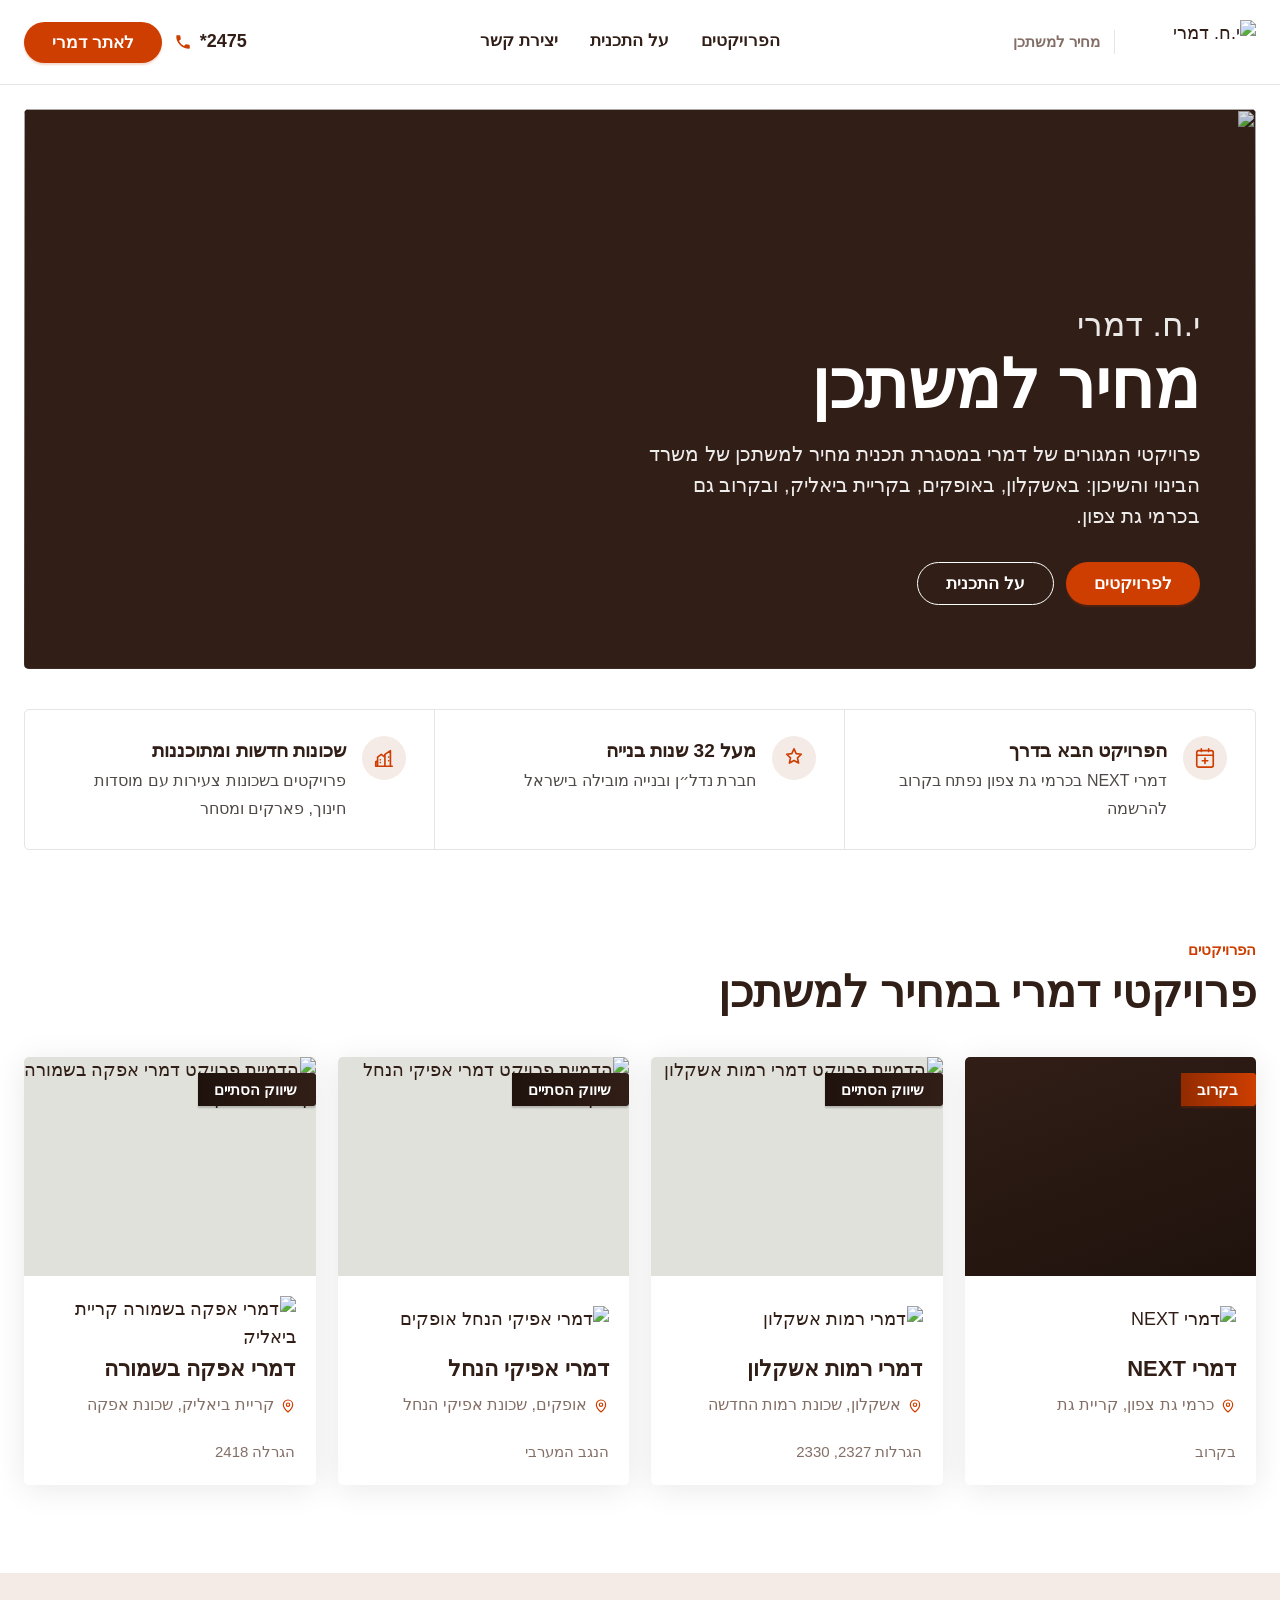
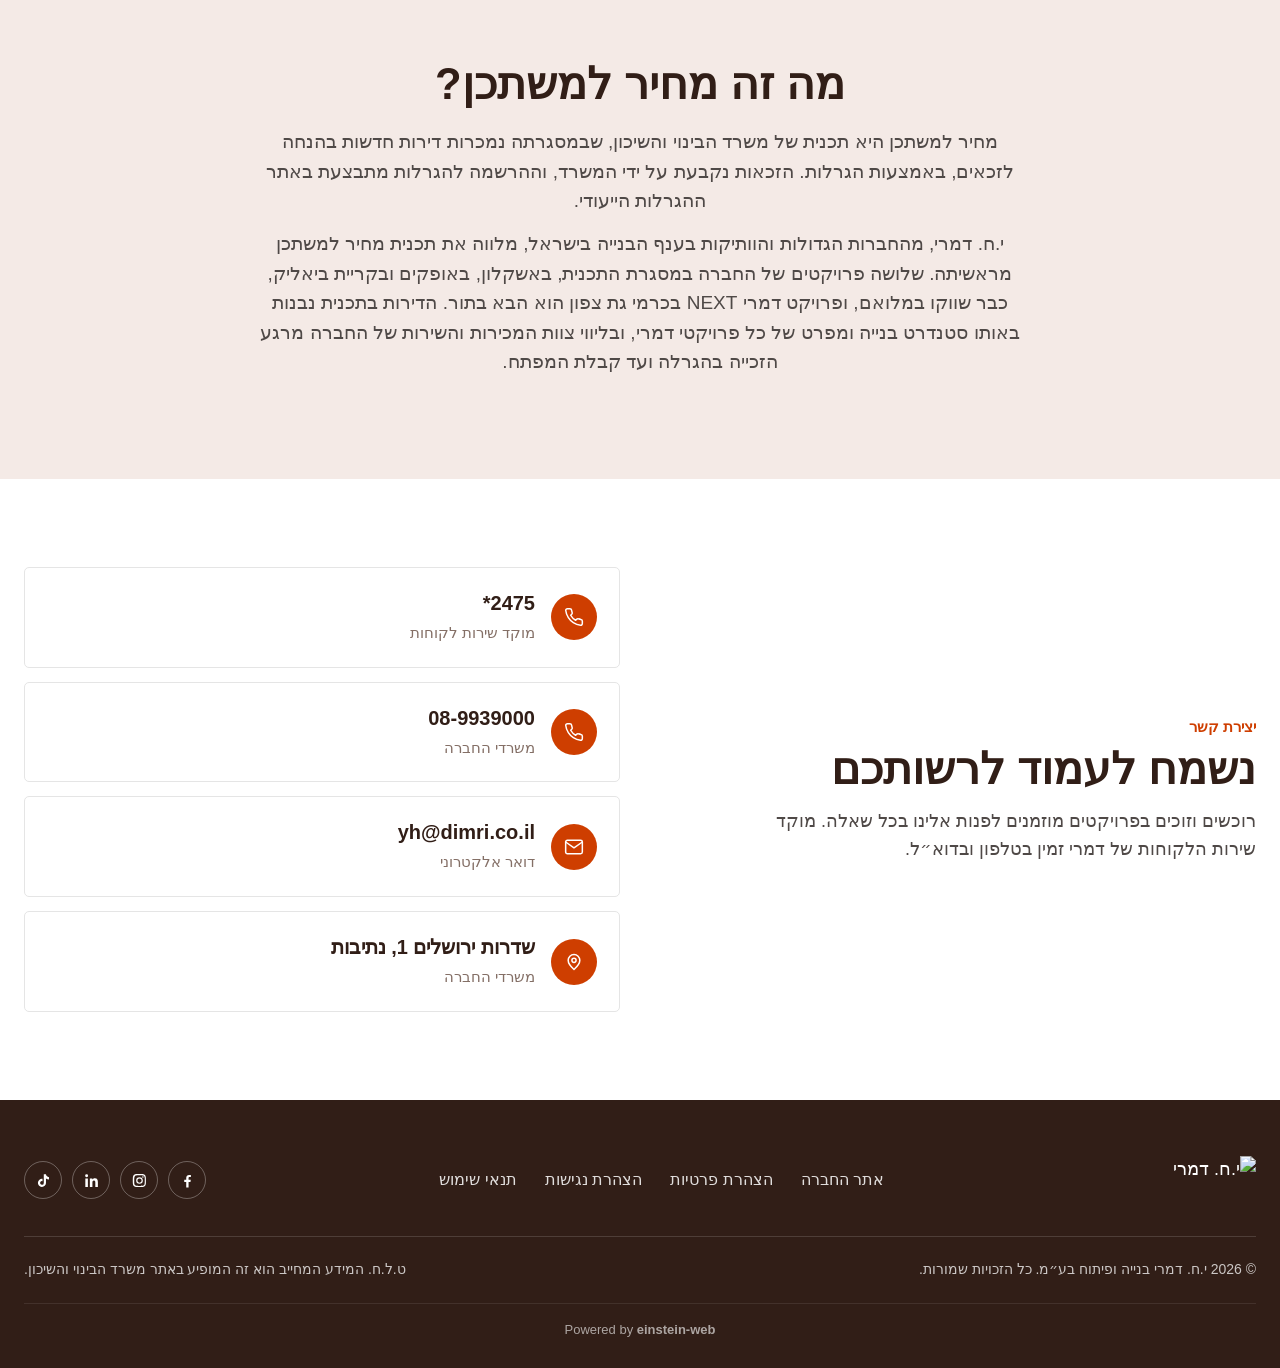
==== wwwroot/index.html @ 9a8300f3 "About: remove the section label Co-Authored-By: Claude Fable 5.1 <noreply@anthropic.com>" ====
<!DOCTYPE html>
<html lang="he" dir="rtl">
<head>
  <meta charset="UTF-8">
  <meta name="viewport" content="width=device-width, initial-scale=1.0">
  <title>דמרי מחיר למשתכן | י.ח. דמרי</title>
  <meta name="description" content="פרויקטי י.ח. דמרי במסגרת תכנית מחיר למשתכן: דמרי רמות אשקלון, דמרי אפיקי הנחל אופקים ודמרי אפקה בשמורה קריית ביאליק.">
  <link rel="icon" type="image/svg+xml" href="/assets/img/dimri-logo-dark.svg">
  <link rel="preload" href="/assets/fonts/ploni-regular.woff" as="font" type="font/woff" crossorigin>
  <link rel="preload" href="/assets/fonts/ploni-bold.woff" as="font" type="font/woff" crossorigin>
  <style>
    @font-face { font-family: "Ploni"; src: url("/assets/fonts/ploni-light.woff") format("woff"); font-weight: 300; font-style: normal; font-display: swap; }
    @font-face { font-family: "Ploni"; src: url("/assets/fonts/ploni-regular.woff") format("woff"); font-weight: 400; font-style: normal; font-display: swap; }
    @font-face { font-family: "Ploni"; src: url("/assets/fonts/ploni-demibold.woff") format("woff"); font-weight: 600; font-style: normal; font-display: swap; }
    @font-face { font-family: "Ploni"; src: url("/assets/fonts/ploni-bold.woff") format("woff"); font-weight: 700; font-style: normal; font-display: swap; }

    :root {
      --brown: #311E17;
      --brown-soft: #4F4947;
      --brown-muted: #846F66;
      --orange: #CE3E00;
      --orange-dark: #912B00;
      --peach: #F4EAE6;
      --peach-line: #D9B8AB;
      --sand: #E0E1DB;
      --line: #E5E5E5;
      --white: #FFFFFF;
      --shadow: 0 4px 32px rgba(0, 0, 0, 0.09);
      --radius-sm: 5px;
      --radius-pill: 50px;
      --wrap: 1280px;
    }

    * { margin: 0; padding: 0; box-sizing: border-box; }
    html { scroll-behavior: smooth; }
    body {
      font-family: "Ploni", Arial, sans-serif;
      font-size: 18px;
      line-height: 1.55;
      color: var(--brown);
      background: var(--white);
      -webkit-font-smoothing: antialiased;
      -moz-osx-font-smoothing: grayscale;
    }
    a { color: inherit; text-decoration: none; }
    img { display: block; max-width: 100%; }
    .wrap { width: 100%; max-width: var(--wrap); margin: 0 auto; padding: 0 24px; }

    .btn {
      display: inline-flex; align-items: center; justify-content: center; gap: 10px;
      padding: 12px 28px; border-radius: var(--radius-pill);
      font-weight: 600; font-size: 17px; line-height: 1;
      transition: background-color .25s, color .25s, box-shadow .25s, transform .25s;
      white-space: nowrap;
    }
    .btn-orange { background: var(--orange); color: var(--white); box-shadow: 0 2px 2px rgba(206, 62, 0, 0.2); }
    .btn-orange:hover { background: var(--orange-dark); transform: translateY(-1px); }
    .btn-outline { border: 1px solid var(--white); color: var(--white); }
    .btn-outline:hover { background: var(--white); color: var(--brown); }
    .btn-ghost { border: 1px solid var(--brown); color: var(--brown); }
    .btn-ghost:hover { background: var(--brown); color: var(--white); }

    /* Header */
    header {
      position: sticky; top: 0; z-index: 50;
      background: rgba(255, 255, 255, 0.96); backdrop-filter: blur(8px);
      border-bottom: 1px solid var(--line);
    }
    .nav { display: flex; align-items: center; justify-content: space-between; gap: 24px; height: 84px; }
    .brand img { height: 44px; width: auto; }
    .brand-tag { display: flex; align-items: center; gap: 14px; }
    .brand-tag span { font-size: 15px; font-weight: 600; color: var(--brown-muted); border-inline-start: 1px solid var(--line); padding-inline-start: 14px; }
    .nav-links { display: flex; align-items: center; gap: 32px; font-size: 17px; font-weight: 600; }
    .nav-links a { padding: 6px 0; border-bottom: 2px solid transparent; transition: border-color .2s, color .2s; }
    .nav-links a:hover { border-bottom-color: var(--orange); }
    .nav-actions { display: flex; align-items: center; gap: 12px; }
    .nav-phone { display: inline-flex; align-items: center; gap: 8px; font-weight: 700; font-size: 18px; color: var(--brown); direction: ltr; }
    .nav-phone svg { width: 18px; height: 18px; fill: var(--orange); }
    .menu-btn { display: none; width: 42px; height: 42px; border-radius: 50%; border: 1px solid var(--line); background: var(--white); cursor: pointer; align-items: center; justify-content: center; }
    .menu-btn span { display: block; width: 18px; height: 2px; background: var(--brown); position: relative; }
    .menu-btn span::before, .menu-btn span::after { content: ''; position: absolute; left: 0; width: 18px; height: 2px; background: var(--brown); }
    .menu-btn span::before { top: -6px; } .menu-btn span::after { top: 6px; }

    /* Hero */
    .hero { padding: 24px 0 0; }
    .hero-inner {
      position: relative; overflow: hidden; border-radius: var(--radius-sm);
      min-height: 560px; display: flex; align-items: flex-end;
      background: var(--brown);
    }
    .hero-inner img.bg { position: absolute; inset: 0; width: 100%; height: 100%; object-fit: cover; object-position: center; }
    .hero-inner::after {
      content: ''; position: absolute; inset: 0;
      background: linear-gradient(0deg, rgba(49, 30, 23, 0.92) 0%, rgba(49, 30, 23, 0.55) 45%, rgba(49, 30, 23, 0.15) 100%);
    }
    .hero-content { position: relative; z-index: 1; padding: 64px 56px; max-width: 760px; color: var(--white); }
    .hero h1 { font-size: clamp(40px, 5.2vw, 68px); line-height: 1.05; font-weight: 700; margin-bottom: 18px; }
    .hero h1 small { display: block; font-size: .5em; font-weight: 300; margin-bottom: 8px; opacity: .9; }
    .hero p { font-size: 20px; font-weight: 300; max-width: 560px; margin-bottom: 30px; color: rgba(255, 255, 255, 0.92); }
    .hero-actions { display: flex; gap: 12px; flex-wrap: wrap; }

    /* Highlights strip */
    .strip { padding: 40px 0 0; }
    .strip-grid { display: grid; grid-template-columns: repeat(3, 1fr); gap: 0; border: 1px solid var(--line); border-radius: var(--radius-sm); overflow: hidden; }
    .strip-item { padding: 26px 28px; display: flex; gap: 16px; align-items: flex-start; }
    .strip-item + .strip-item { border-inline-start: 1px solid var(--line); }
    .strip-item .ic { width: 44px; height: 44px; flex: 0 0 44px; border-radius: 50%; background: var(--peach); display: grid; place-items: center; }
    .strip-item .ic svg { width: 22px; height: 22px; fill: none; stroke: var(--orange); stroke-width: 1.8; stroke-linecap: round; stroke-linejoin: round; }
    .strip-item b { display: block; font-size: 19px; font-weight: 700; margin-bottom: 2px; }
    .strip-item span { font-size: 16px; color: var(--brown-soft); font-weight: 300; }

    /* Sections */
    section { padding: 88px 0; }
    .section-head { display: flex; align-items: flex-end; justify-content: space-between; gap: 24px; margin-bottom: 40px; }
    .section-head .label { font-size: 15px; font-weight: 600; color: var(--orange); margin-bottom: 8px; }
    .section-head h2 { font-size: clamp(30px, 3.4vw, 44px); line-height: 1.1; font-weight: 700; }
    .section-head p { font-size: 18px; font-weight: 300; color: var(--brown-soft); max-width: 460px; }

    /* Project cards */
    .projects { display: grid; grid-template-columns: repeat(4, 1fr); gap: 22px; }
    .card {
      background: var(--white); border-radius: var(--radius-sm); overflow: hidden;
      box-shadow: var(--shadow); display: flex; flex-direction: column;
      transition: transform .3s, box-shadow .3s;
    }
    .card:hover { transform: translateY(-4px); box-shadow: 0 10px 40px rgba(0, 0, 0, 0.13); }
    .card-media { position: relative; aspect-ratio: 4 / 3; overflow: hidden; background: var(--sand); }
    .card-media img { width: 100%; height: 100%; object-fit: cover; transition: transform .6s; }
    .card:hover .card-media img { transform: scale(1.06); }
    .status {
      position: absolute; top: 16px; inset-inline-start: 0;
      background: linear-gradient(270deg, var(--orange), var(--orange-dark));
      color: var(--white); font-weight: 700; font-size: 15px; line-height: 1;
      padding: 9px 18px 9px 16px; border-radius: 0 3px 3px 0;
      box-shadow: 0 2px 2px rgba(206, 62, 0, 0.2);
    }
    .card-media.soon { background: linear-gradient(160deg, var(--brown) 0%, #1f120d 100%); display: grid; place-items: center; }
    .card-media.soon img { width: 46%; height: auto; opacity: .9; transition: none; }
    .card:hover .card-media.soon img { transform: none; }
    .status.done { background: linear-gradient(270deg, var(--brown), #1f120d); box-shadow: 0 2px 2px rgba(0, 0, 0, 0.2); }
    .card-body { padding: 20px 20px 22px; display: flex; flex-direction: column; gap: 12px; flex: 1; }
    .card-logo { height: 48px; display: flex; align-items: center; }
    .card-logo img { max-height: 48px; width: auto; }
    .card h3 { font-size: 22px; font-weight: 700; line-height: 1.15; }
    .card .city { display: inline-flex; align-items: center; gap: 6px; font-size: 16px; color: var(--brown-muted); font-weight: 400; }
    .card .city svg { width: 16px; height: 16px; fill: none; stroke: var(--orange); stroke-width: 1.8; stroke-linecap: round; stroke-linejoin: round; }
    .card p { font-size: 16px; font-weight: 300; color: var(--brown-soft); }
    .card-foot { margin-top: auto; padding-top: 10px; display: flex; align-items: center; justify-content: space-between; gap: 12px; font-size: 15px; color: var(--brown-muted); }

    /* About program */
    .about { background: var(--peach); }
    .about-grid { max-width: 820px; margin: 0 auto; text-align: center; }
    .about .section-head .label { justify-content: center; }
    .about h2 { font-size: clamp(30px, 3.4vw, 44px); line-height: 1.1; font-weight: 700; margin-bottom: 18px; }
    .about p { font-size: 19px; font-weight: 300; color: var(--brown-soft); margin-bottom: 14px; }

    /* Contact */
    .contact-grid { display: grid; grid-template-columns: 1fr 1fr; gap: 40px; align-items: center; }
    .contact h2 { font-size: clamp(30px, 3.4vw, 44px); line-height: 1.1; font-weight: 700; margin-bottom: 14px; }
    .contact p { font-size: 18px; font-weight: 300; color: var(--brown-soft); max-width: 520px; }
    .contact-cards { display: grid; gap: 14px; }
    .contact-card { display: flex; align-items: center; gap: 16px; padding: 20px 22px; border: 1px solid var(--line); border-radius: var(--radius-sm); transition: border-color .2s, box-shadow .2s; }
    .contact-card:hover { border-color: var(--peach-line); box-shadow: var(--shadow); }
    .contact-card .ic { width: 46px; height: 46px; border-radius: 50%; background: var(--orange); display: grid; place-items: center; flex: 0 0 46px; }
    .contact-card .ic svg { width: 20px; height: 20px; fill: none; stroke: var(--white); stroke-width: 1.8; stroke-linecap: round; stroke-linejoin: round; }
    .contact-card b { display: block; font-size: 20px; font-weight: 700; direction: ltr; text-align: right; unicode-bidi: isolate; }
    .contact-card span { font-size: 15px; color: var(--brown-muted); }

    /* Footer */
    footer { background: var(--brown); color: var(--white); padding: 56px 0 28px; }
    .foot-top { display: flex; align-items: center; justify-content: space-between; gap: 24px; flex-wrap: wrap; padding-bottom: 32px; border-bottom: 1px solid rgba(255, 255, 255, 0.14); }
    .foot-top img { height: 48px; width: auto; }
    .foot-links { display: flex; gap: 28px; flex-wrap: wrap; font-size: 16px; }
    .foot-links a { opacity: .85; transition: opacity .2s; } .foot-links a:hover { opacity: 1; text-decoration: underline; }
    .social { display: flex; gap: 10px; }
    .social a { width: 38px; height: 38px; border-radius: 50%; border: 1px solid rgba(255, 255, 255, 0.3); display: grid; place-items: center; transition: background .2s, border-color .2s; }
    .social a:hover { background: var(--orange); border-color: var(--orange); }
    .social svg { width: 17px; height: 17px; fill: var(--white); }
    .foot-bottom { display: flex; justify-content: space-between; gap: 16px; flex-wrap: wrap; padding-top: 22px; font-size: 14px; font-weight: 300; opacity: .75; }
    .foot-credit { margin-top: 22px; padding-top: 16px; border-top: 1px solid rgba(255, 255, 255, 0.14); text-align: center; font-size: 13px; font-weight: 300; opacity: .6; }
    .foot-credit a { font-weight: 600; opacity: 1; } .foot-credit a:hover { text-decoration: underline; }

    /* Responsive */
    @media (max-width: 1199px) {
      .projects { grid-template-columns: repeat(2, 1fr); gap: 24px; }
    }
    @media (max-width: 1024px) {
      .contact-grid { grid-template-columns: 1fr; gap: 36px; }
      .nav-links { display: none; }
      .brand-tag span { display: none; }
    }
    @media (max-width: 767px) {
      body { font-size: 17px; }
      .wrap { padding: 0 16px; }
      .nav { height: 68px; }
      .brand img { height: 36px; }
      .nav-phone { display: none; }
      .nav .btn { padding: 10px 18px; font-size: 15px; }
      .hero { padding-top: 16px; }
      .hero-inner { min-height: 520px; }
      .hero-content { padding: 32px 22px; }
      .hero p { font-size: 18px; }
      .strip-grid { grid-template-columns: 1fr; }
      .strip-item + .strip-item { border-inline-start: 0; border-top: 1px solid var(--line); }
      section { padding: 60px 0; }
      .section-head { flex-direction: column; align-items: flex-start; margin-bottom: 28px; }
      .projects { grid-template-columns: 1fr; gap: 20px; }
      .foot-top { flex-direction: column; align-items: flex-start; }
      .foot-bottom { flex-direction: column; }
    }
  </style>
</head>
<body>

  <header>
    <div class="wrap nav">
      <a class="brand brand-tag" href="/" aria-label="דמרי מחיר למשתכן">
        <img src="/assets/img/dimri-logo-dark.svg" alt="י.ח. דמרי" width="173" height="60">
        <span>מחיר למשתכן</span>
      </a>
      <nav class="nav-links" aria-label="ניווט ראשי">
        <a href="#projects">הפרויקטים</a>
        <a href="#about">על התכנית</a>
        <a href="#contact">יצירת קשר</a>
      </nav>
      <div class="nav-actions">
        <a class="nav-phone" href="tel:*2475" aria-label="חייגו 2475 כוכבית">
          <svg viewBox="0 0 24 24"><path d="M6.6 10.8a15.1 15.1 0 0 0 6.6 6.6l2.2-2.2a1 1 0 0 1 1-.25c1.1.37 2.3.57 3.6.57a1 1 0 0 1 1 1V20a1 1 0 0 1-1 1A17 17 0 0 1 3 4a1 1 0 0 1 1-1h3.5a1 1 0 0 1 1 1c0 1.25.2 2.45.57 3.57a1 1 0 0 1-.25 1L6.6 10.8z"/></svg>
          *2475
        </a>
        <a class="btn btn-orange" href="https://www.dimri.co.il/" target="_blank" rel="noopener">לאתר דמרי</a>
      </div>
    </div>
  </header>

  <main>
    <section class="hero" style="padding-bottom:0">
      <div class="wrap">
        <div class="hero-inner">
          <img class="bg" src="/assets/img/hero.webp" alt="" fetchpriority="high">
          <div class="hero-content">
            <h1><small>י.ח. דמרי</small>מחיר למשתכן</h1>
            <p>פרויקטי המגורים של דמרי במסגרת תכנית מחיר למשתכן של משרד הבינוי והשיכון: באשקלון, באופקים, בקריית ביאליק, ובקרוב גם בכרמי גת צפון.</p>
            <div class="hero-actions">
              <a class="btn btn-orange" href="#projects">לפרויקטים</a>
              <a class="btn btn-outline" href="#about">על התכנית</a>
            </div>
          </div>
        </div>
      </div>
    </section>

    <div class="strip">
      <div class="wrap">
        <div class="strip-grid">
          <div class="strip-item">
            <div class="ic"><svg viewBox="0 0 24 24"><path d="M8 2v3M16 2v3M3 9h18M5 4h14a2 2 0 0 1 2 2v14a2 2 0 0 1-2 2H5a2 2 0 0 1-2-2V6a2 2 0 0 1 2-2zM12 12v6M9 15h6"/></svg></div>
            <div><b>הפרויקט הבא בדרך</b><span>דמרי NEXT בכרמי גת צפון נפתח בקרוב להרשמה</span></div>
          </div>
          <div class="strip-item">
            <div class="ic"><svg viewBox="0 0 24 24"><path d="M12 2l2.4 5.3 5.6.6-4.2 3.9 1.2 5.7L12 14.7 7 17.5l1.2-5.7L4 7.9l5.6-.6z"/></svg></div>
            <div><b>מעל 32 שנות בנייה</b><span>חברת נדל״ן ובנייה מובילה בישראל</span></div>
          </div>
          <div class="strip-item">
            <div class="ic"><svg viewBox="0 0 24 24"><path d="M3 21h18M5 21V11l4-3 4 3v10M13 21V8l6-4v17M17 11h.01M17 15h.01M8 14h.01M8 17h.01M3 21v-5l2-1"/></svg></div>
            <div><b>שכונות חדשות ומתוכננות</b><span>פרויקטים בשכונות צעירות עם מוסדות חינוך, פארקים ומסחר</span></div>
          </div>
        </div>
      </div>
    </div>

    <section id="projects">
      <div class="wrap">
        <div class="section-head">
          <div>
            <div class="label">הפרויקטים</div>
            <h2>פרויקטי דמרי במחיר למשתכן</h2>
          </div>
        </div>

        <div class="projects">
          <article class="card">
            <div class="card-media soon">
              <img src="/assets/img/dimri-logo-white.svg" alt="" loading="lazy">
              <span class="status">בקרוב</span>
            </div>
            <div class="card-body">
              <div class="card-logo"><img src="/assets/img/dimri-logo-dark.svg" alt="דמרי NEXT" loading="lazy"></div>
              <h3>דמרי NEXT</h3>
              <span class="city"><svg viewBox="0 0 24 24"><path d="M12 21s-7-6.1-7-11a7 7 0 0 1 14 0c0 4.9-7 11-7 11z"/><circle cx="12" cy="10" r="2.5"/></svg> כרמי גת צפון, קריית גת</span>
              <div class="card-foot"><span>בקרוב</span></div>
            </div>
          </article>

          <article class="card">
            <div class="card-media">
              <img src="/assets/img/even-ezra.webp" alt="הדמיית פרויקט דמרי רמות אשקלון" loading="lazy">
              <span class="status done">שיווק הסתיים</span>
            </div>
            <div class="card-body">
              <div class="card-logo"><img src="/assets/img/even-ezra-logo.webp" alt="דמרי רמות אשקלון" loading="lazy"></div>
              <h3>דמרי רמות אשקלון</h3>
              <span class="city"><svg viewBox="0 0 24 24"><path d="M12 21s-7-6.1-7-11a7 7 0 0 1 14 0c0 4.9-7 11-7 11z"/><circle cx="12" cy="10" r="2.5"/></svg> אשקלון, שכונת רמות החדשה</span>
              <div class="card-foot"><span>הגרלות 2327, 2330</span></div>
            </div>
          </article>

          <article class="card">
            <div class="card-media">
              <img src="/assets/img/ofakim.webp" alt="הדמיית פרויקט דמרי אפיקי הנחל אופקים" loading="lazy">
              <span class="status done">שיווק הסתיים</span>
            </div>
            <div class="card-body">
              <div class="card-logo"><img src="/assets/img/ofakim-logo.webp" alt="דמרי אפיקי הנחל אופקים" loading="lazy"></div>
              <h3>דמרי אפיקי הנחל</h3>
              <span class="city"><svg viewBox="0 0 24 24"><path d="M12 21s-7-6.1-7-11a7 7 0 0 1 14 0c0 4.9-7 11-7 11z"/><circle cx="12" cy="10" r="2.5"/></svg> אופקים, שכונת אפיקי הנחל</span>
              <div class="card-foot"><span>הנגב המערבי</span></div>
            </div>
          </article>

          <article class="card">
            <div class="card-media">
              <img src="/assets/img/afeka.webp" alt="הדמיית פרויקט דמרי אפקה בשמורה קריית ביאליק" loading="lazy">
              <span class="status done">שיווק הסתיים</span>
            </div>
            <div class="card-body">
              <div class="card-logo"><img src="/assets/img/afeka-logo.webp" alt="דמרי אפקה בשמורה קריית ביאליק" loading="lazy"></div>
              <h3>דמרי אפקה בשמורה</h3>
              <span class="city"><svg viewBox="0 0 24 24"><path d="M12 21s-7-6.1-7-11a7 7 0 0 1 14 0c0 4.9-7 11-7 11z"/><circle cx="12" cy="10" r="2.5"/></svg> קריית ביאליק, שכונת אפקה</span>
              <div class="card-foot"><span>הגרלה 2418</span></div>
            </div>
          </article>
        </div>
      </div>
    </section>

    <section id="about" class="about">
      <div class="wrap about-grid">
        <div>
          <div class="section-head" style="margin-bottom:0;display:block">
            <h2>מה זה מחיר למשתכן?</h2>
          </div>
          <p>מחיר למשתכן היא תכנית של משרד הבינוי והשיכון, שבמסגרתה נמכרות דירות חדשות בהנחה לזכאים, באמצעות הגרלות. הזכאות נקבעת על ידי המשרד, וההרשמה להגרלות מתבצעת באתר ההגרלות הייעודי.</p>
          <p>י.ח. דמרי, מהחברות הגדולות והוותיקות בענף הבנייה בישראל, מלווה את תכנית מחיר למשתכן מראשיתה. שלושה פרויקטים של החברה במסגרת התכנית, באשקלון, באופקים ובקריית ביאליק, כבר שווקו במלואם, ופרויקט דמרי NEXT בכרמי גת צפון הוא הבא בתור. הדירות בתכנית נבנות באותו סטנדרט בנייה ומפרט של כל פרויקטי דמרי, ובליווי צוות המכירות והשירות של החברה מרגע הזכייה בהגרלה ועד קבלת המפתח.</p>
        </div>
      </div>
    </section>

    <section id="contact" class="contact">
      <div class="wrap contact-grid">
        <div>
          <div class="section-head" style="margin-bottom:0;display:block">
            <div class="label">יצירת קשר</div>
            <h2>נשמח לעמוד לרשותכם</h2>
          </div>
          <p>רוכשים וזוכים בפרויקטים מוזמנים לפנות אלינו בכל שאלה. מוקד שירות הלקוחות של דמרי זמין בטלפון ובדוא״ל.</p>
        </div>
        <div class="contact-cards">
          <a class="contact-card" href="tel:*2475">
            <div class="ic"><svg viewBox="0 0 24 24"><path d="M22 16.9v3a2 2 0 0 1-2.2 2 19.8 19.8 0 0 1-8.6-3.1 19.5 19.5 0 0 1-6-6A19.8 19.8 0 0 1 2.1 4.2 2 2 0 0 1 4.1 2h3a2 2 0 0 1 2 1.7c.1.9.4 1.9.7 2.8a2 2 0 0 1-.5 2.1L8 9.9a16 16 0 0 0 6 6l1.3-1.3a2 2 0 0 1 2.1-.4c.9.3 1.9.6 2.8.7a2 2 0 0 1 1.8 2z"/></svg></div>
            <div><b>*2475</b><span>מוקד שירות לקוחות</span></div>
          </a>
          <a class="contact-card" href="tel:089939000">
            <div class="ic"><svg viewBox="0 0 24 24"><path d="M22 16.9v3a2 2 0 0 1-2.2 2 19.8 19.8 0 0 1-8.6-3.1 19.5 19.5 0 0 1-6-6A19.8 19.8 0 0 1 2.1 4.2 2 2 0 0 1 4.1 2h3a2 2 0 0 1 2 1.7c.1.9.4 1.9.7 2.8a2 2 0 0 1-.5 2.1L8 9.9a16 16 0 0 0 6 6l1.3-1.3a2 2 0 0 1 2.1-.4c.9.3 1.9.6 2.8.7a2 2 0 0 1 1.8 2z"/></svg></div>
            <div><b>08-9939000</b><span>משרדי החברה</span></div>
          </a>
          <a class="contact-card" href="mailto:yh@dimri.co.il">
            <div class="ic"><svg viewBox="0 0 24 24"><path d="M4 4h16a2 2 0 0 1 2 2v12a2 2 0 0 1-2 2H4a2 2 0 0 1-2-2V6a2 2 0 0 1 2-2z"/><path d="M22 6l-10 7L2 6"/></svg></div>
            <div><b>yh@dimri.co.il</b><span>דואר אלקטרוני</span></div>
          </a>
          <div class="contact-card">
            <div class="ic"><svg viewBox="0 0 24 24"><path d="M12 21s-7-6.1-7-11a7 7 0 0 1 14 0c0 4.9-7 11-7 11z"/><circle cx="12" cy="10" r="2.5"/></svg></div>
            <div><b style="direction:rtl">שדרות ירושלים 1, נתיבות</b><span>משרדי החברה</span></div>
          </div>
        </div>
      </div>
    </section>
  </main>

  <footer>
    <div class="wrap">
      <div class="foot-top">
        <a href="https://www.dimri.co.il/" target="_blank" rel="noopener"><img src="/assets/img/dimri-logo-white.svg" alt="י.ח. דמרי" width="173" height="60"></a>
        <nav class="foot-links" aria-label="קישורים">
          <a href="https://www.dimri.co.il/" target="_blank" rel="noopener">אתר החברה</a>
          <a href="https://www.dimri.co.il/privacy-policy-statement" target="_blank" rel="noopener">הצהרת פרטיות</a>
          <a href="https://www.dimri.co.il/website-accessibility" target="_blank" rel="noopener">הצהרת נגישות</a>
          <a href="https://www.dimri.co.il/terms-of-use" target="_blank" rel="noopener">תנאי שימוש</a>
        </nav>
        <div class="social">
          <a href="https://www.facebook.com/share/1HWkxQ4md7/" target="_blank" rel="noopener" aria-label="פייסבוק"><svg viewBox="0 0 24 24"><path d="M13.5 22v-8h2.7l.4-3.2h-3.1V8.8c0-.9.3-1.6 1.6-1.6h1.7V4.4c-.3 0-1.3-.1-2.5-.1-2.5 0-4.1 1.5-4.1 4.2v2.3H7.4V14h2.8v8h3.3z"/></svg></a>
          <a href="https://www.instagram.com/y.h.dimri" target="_blank" rel="noopener" aria-label="אינסטגרם"><svg viewBox="0 0 24 24"><path d="M12 7.3a4.7 4.7 0 1 0 0 9.4 4.7 4.7 0 0 0 0-9.4zm0 7.7a3 3 0 1 1 0-6 3 3 0 0 1 0 6zm5.9-7.9a1.1 1.1 0 1 1-2.2 0 1.1 1.1 0 0 1 2.2 0zM21 8.2c-.1-1.5-.4-2.8-1.5-3.9S17.1 2.9 15.6 2.8c-1.5-.1-6.1-.1-7.6 0-1.5.1-2.8.4-3.9 1.5S2.7 6.7 2.6 8.2c-.1 1.5-.1 6.1 0 7.6.1 1.5.4 2.8 1.5 3.9s2.4 1.4 3.9 1.5c1.5.1 6.1.1 7.6 0 1.5-.1 2.8-.4 3.9-1.5s1.4-2.4 1.5-3.9c.1-1.5.1-6.1 0-7.6zm-2 9.3a3 3 0 0 1-1.7 1.7c-1.2.5-4 .4-5.3.4s-4.1.1-5.3-.4a3 3 0 0 1-1.7-1.7c-.5-1.2-.4-4-.4-5.3s-.1-4.1.4-5.3A3 3 0 0 1 6.7 5c1.2-.5 4-.4 5.3-.4s4.1-.1 5.3.4A3 3 0 0 1 19 6.7c.5 1.2.4 4 .4 5.3s.1 4.1-.4 5.5z"/></svg></a>
          <a href="https://www.linkedin.com/company/yh-dimri/" target="_blank" rel="noopener" aria-label="לינקדאין"><svg viewBox="0 0 24 24"><path d="M6.9 21H3.3V9h3.6v12zM5.1 7.4a2.1 2.1 0 1 1 0-4.2 2.1 2.1 0 0 1 0 4.2zM21 21h-3.6v-5.8c0-1.4 0-3.2-1.9-3.2s-2.2 1.5-2.2 3.1V21H9.7V9h3.5v1.6h.1c.5-.9 1.7-1.9 3.4-1.9 3.7 0 4.3 2.4 4.3 5.6V21z"/></svg></a>
          <a href="https://www.tiktok.com/@y.h.dimri" target="_blank" rel="noopener" aria-label="טיקטוק"><svg viewBox="0 0 24 24"><path d="M16.6 5.8A4.3 4.3 0 0 1 15.5 3h-3.1v12.4a2.6 2.6 0 1 1-1.8-2.5V9.7a5.7 5.7 0 1 0 4.9 5.7V9.1a7.3 7.3 0 0 0 4.3 1.4V7.4a4.3 4.3 0 0 1-3.2-1.6z"/></svg></a>
        </div>
      </div>
      <div class="foot-bottom">
        <span>&copy; 2026 י.ח. דמרי בנייה ופיתוח בע״מ. כל הזכויות שמורות.</span>
        <span>ט.ל.ח. המידע המחייב הוא זה המופיע באתר משרד הבינוי והשיכון.</span>
      </div>
      <div class="foot-credit"><span dir="ltr">Powered by <a href="https://einstein-web.co.il" target="_blank" rel="noopener">einstein-web</a></span></div>
    </div>
  </footer>

</body>
</html>
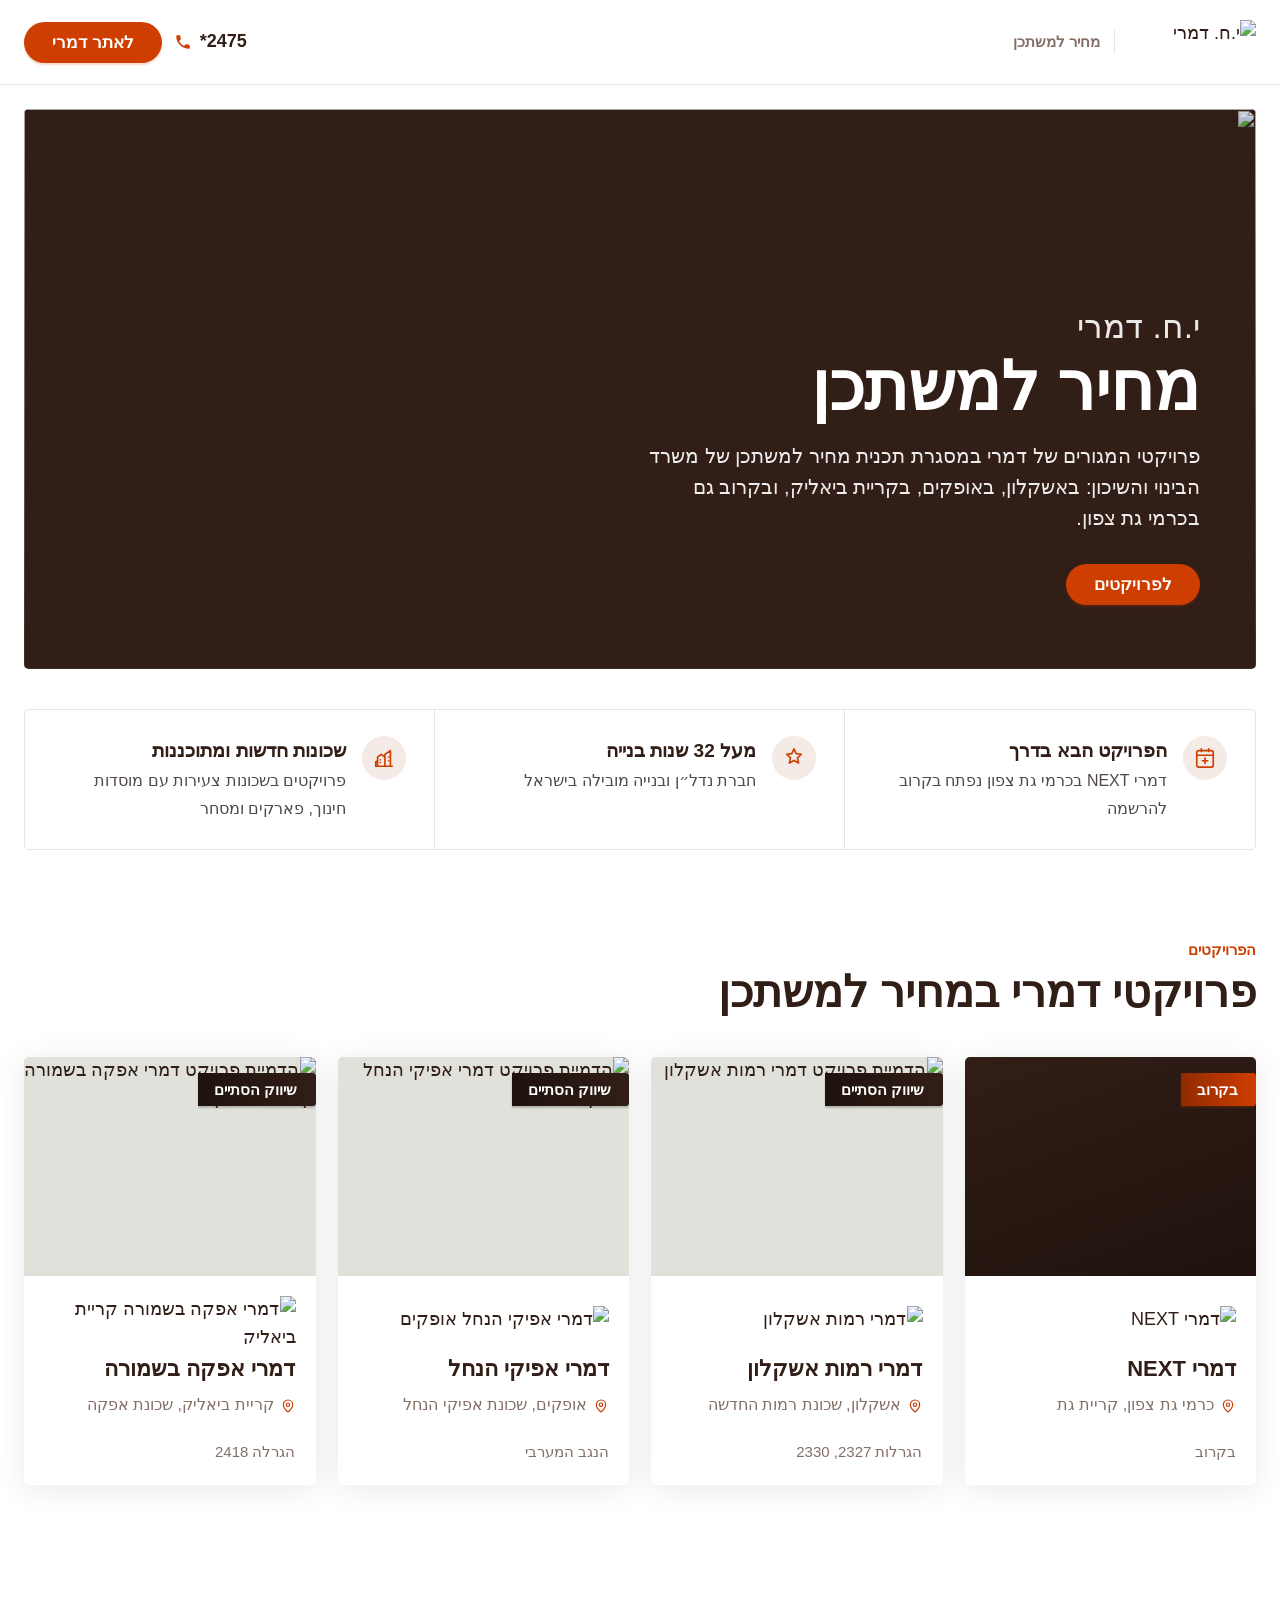
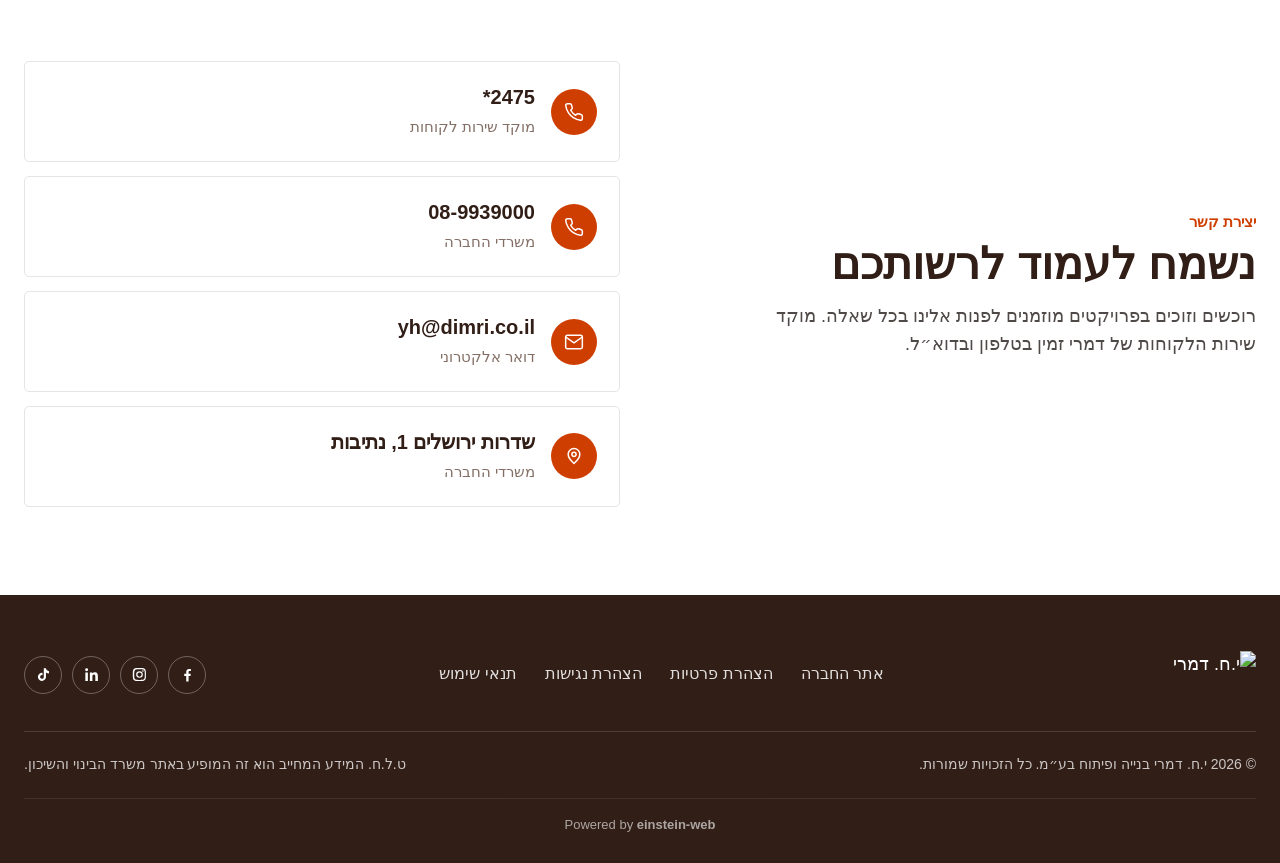
==== commit bcb49e79: "Remove the about section and the header nav Drops the "על התכנית" section, the header nav links, the" ====
--- a/wwwroot/index.html
+++ b/wwwroot/index.html
@@ -70,16 +70,9 @@
     .brand img { height: 44px; width: auto; }
     .brand-tag { display: flex; align-items: center; gap: 14px; }
     .brand-tag span { font-size: 15px; font-weight: 600; color: var(--brown-muted); border-inline-start: 1px solid var(--line); padding-inline-start: 14px; }
-    .nav-links { display: flex; align-items: center; gap: 32px; font-size: 17px; font-weight: 600; }
-    .nav-links a { padding: 6px 0; border-bottom: 2px solid transparent; transition: border-color .2s, color .2s; }
-    .nav-links a:hover { border-bottom-color: var(--orange); }
     .nav-actions { display: flex; align-items: center; gap: 12px; }
     .nav-phone { display: inline-flex; align-items: center; gap: 8px; font-weight: 700; font-size: 18px; color: var(--brown); direction: ltr; }
     .nav-phone svg { width: 18px; height: 18px; fill: var(--orange); }
-    .menu-btn { display: none; width: 42px; height: 42px; border-radius: 50%; border: 1px solid var(--line); background: var(--white); cursor: pointer; align-items: center; justify-content: center; }
-    .menu-btn span { display: block; width: 18px; height: 2px; background: var(--brown); position: relative; }
-    .menu-btn span::before, .menu-btn span::after { content: ''; position: absolute; left: 0; width: 18px; height: 2px; background: var(--brown); }
-    .menu-btn span::before { top: -6px; } .menu-btn span::after { top: 6px; }
 
     /* Hero */
     .hero { padding: 24px 0 0; }
@@ -148,11 +141,6 @@
     .card-foot { margin-top: auto; padding-top: 10px; display: flex; align-items: center; justify-content: space-between; gap: 12px; font-size: 15px; color: var(--brown-muted); }
 
     /* About program */
-    .about { background: var(--peach); }
-    .about-grid { max-width: 820px; margin: 0 auto; text-align: center; }
-    .about .section-head .label { justify-content: center; }
-    .about h2 { font-size: clamp(30px, 3.4vw, 44px); line-height: 1.1; font-weight: 700; margin-bottom: 18px; }
-    .about p { font-size: 19px; font-weight: 300; color: var(--brown-soft); margin-bottom: 14px; }
 
     /* Contact */
     .contact-grid { display: grid; grid-template-columns: 1fr 1fr; gap: 40px; align-items: center; }
@@ -186,7 +174,6 @@
     }
     @media (max-width: 1024px) {
       .contact-grid { grid-template-columns: 1fr; gap: 36px; }
-      .nav-links { display: none; }
       .brand-tag span { display: none; }
     }
     @media (max-width: 767px) {
@@ -218,11 +205,6 @@
         <img src="/assets/img/dimri-logo-dark.svg" alt="י.ח. דמרי" width="173" height="60">
         <span>מחיר למשתכן</span>
       </a>
-      <nav class="nav-links" aria-label="ניווט ראשי">
-        <a href="#projects">הפרויקטים</a>
-        <a href="#about">על התכנית</a>
-        <a href="#contact">יצירת קשר</a>
-      </nav>
       <div class="nav-actions">
         <a class="nav-phone" href="tel:*2475" aria-label="חייגו 2475 כוכבית">
           <svg viewBox="0 0 24 24"><path d="M6.6 10.8a15.1 15.1 0 0 0 6.6 6.6l2.2-2.2a1 1 0 0 1 1-.25c1.1.37 2.3.57 3.6.57a1 1 0 0 1 1 1V20a1 1 0 0 1-1 1A17 17 0 0 1 3 4a1 1 0 0 1 1-1h3.5a1 1 0 0 1 1 1c0 1.25.2 2.45.57 3.57a1 1 0 0 1-.25 1L6.6 10.8z"/></svg>
@@ -243,7 +225,6 @@
             <p>פרויקטי המגורים של דמרי במסגרת תכנית מחיר למשתכן של משרד הבינוי והשיכון: באשקלון, באופקים, בקריית ביאליק, ובקרוב גם בכרמי גת צפון.</p>
             <div class="hero-actions">
               <a class="btn btn-orange" href="#projects">לפרויקטים</a>
-              <a class="btn btn-outline" href="#about">על התכנית</a>
             </div>
           </div>
         </div>
@@ -334,17 +315,6 @@
       </div>
     </section>
 
-    <section id="about" class="about">
-      <div class="wrap about-grid">
-        <div>
-          <div class="section-head" style="margin-bottom:0;display:block">
-            <h2>מה זה מחיר למשתכן?</h2>
-          </div>
-          <p>מחיר למשתכן היא תכנית של משרד הבינוי והשיכון, שבמסגרתה נמכרות דירות חדשות בהנחה לזכאים, באמצעות הגרלות. הזכאות נקבעת על ידי המשרד, וההרשמה להגרלות מתבצעת באתר ההגרלות הייעודי.</p>
-          <p>י.ח. דמרי, מהחברות הגדולות והוותיקות בענף הבנייה בישראל, מלווה את תכנית מחיר למשתכן מראשיתה. שלושה פרויקטים של החברה במסגרת התכנית, באשקלון, באופקים ובקריית ביאליק, כבר שווקו במלואם, ופרויקט דמרי NEXT בכרמי גת צפון הוא הבא בתור. הדירות בתכנית נבנות באותו סטנדרט בנייה ומפרט של כל פרויקטי דמרי, ובליווי צוות המכירות והשירות של החברה מרגע הזכייה בהגרלה ועד קבלת המפתח.</p>
-        </div>
-      </div>
-    </section>
 
     <section id="contact" class="contact">
       <div class="wrap contact-grid">
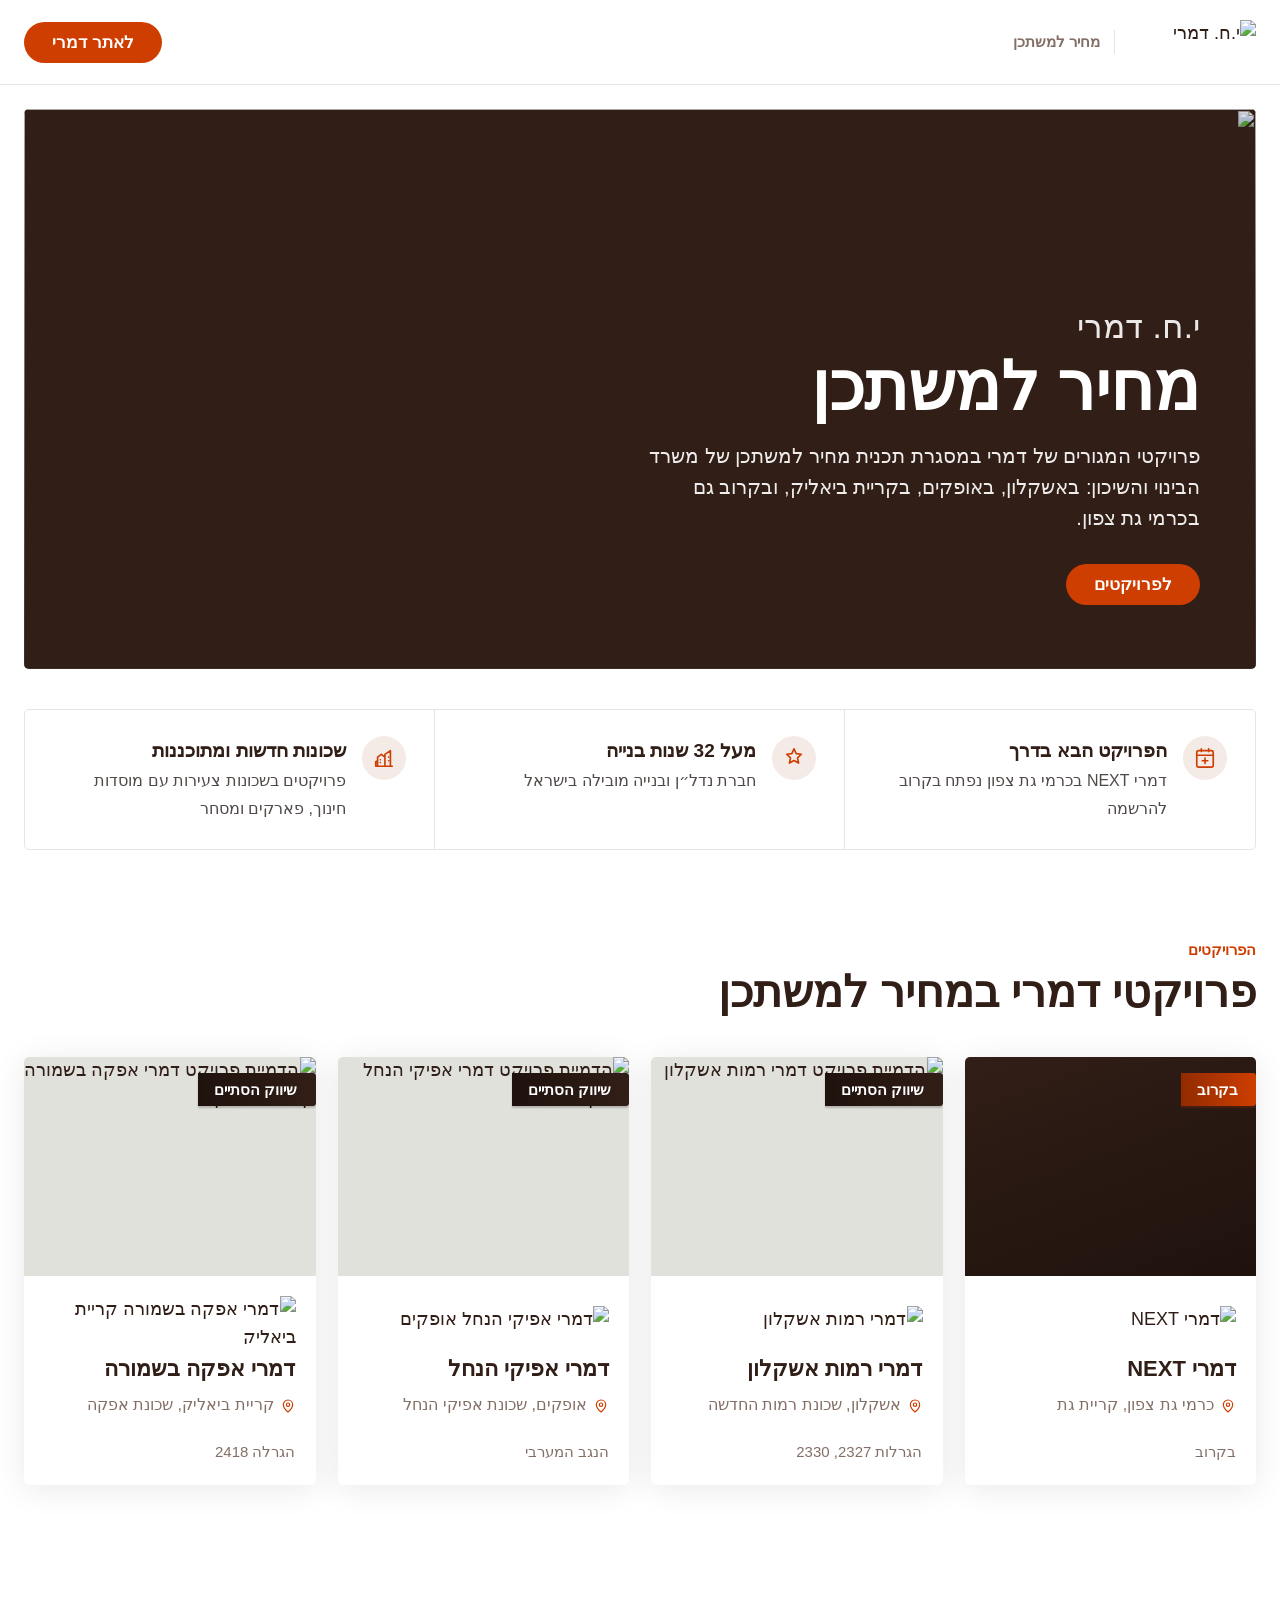
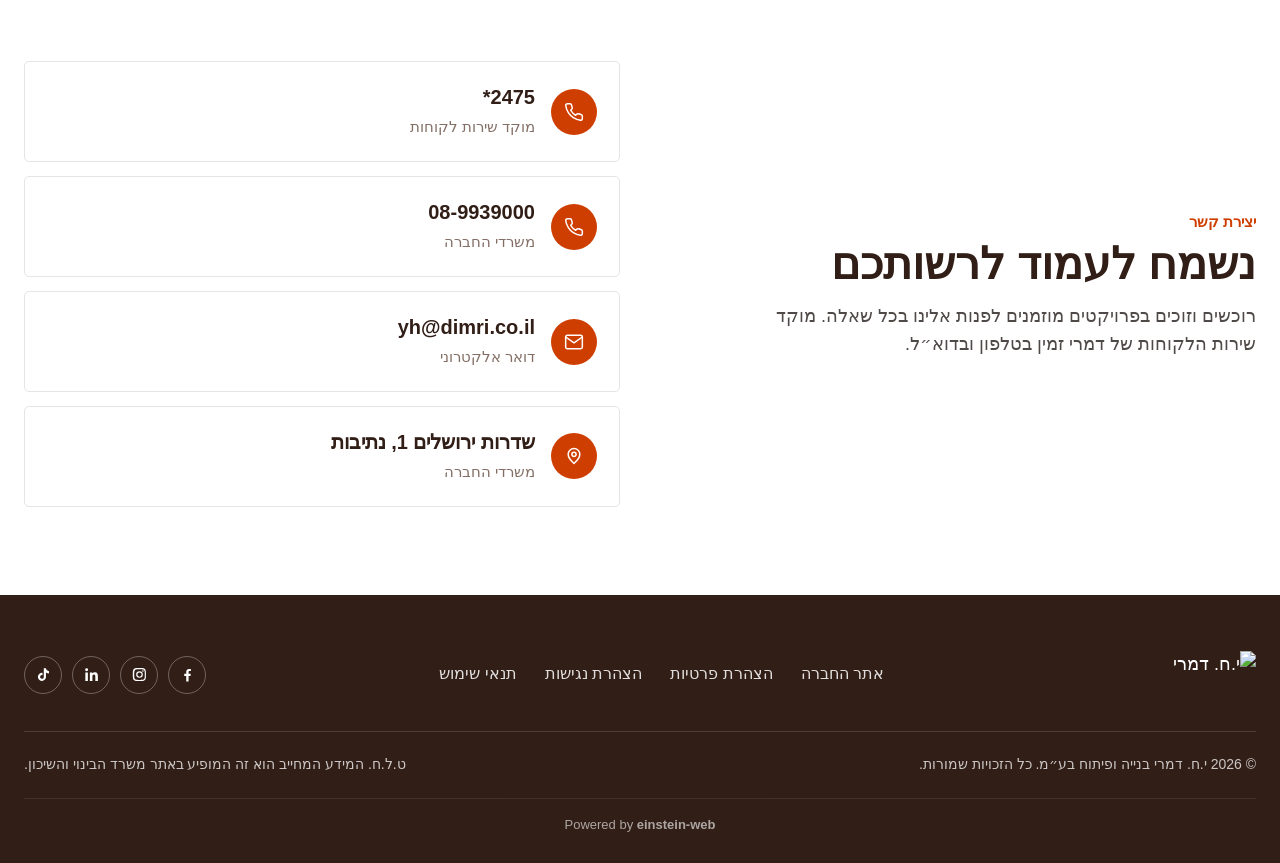
==== commit d1988e7e: "Header: drop the phone link, remove button shadow Co-Authored-By: Claude Fable 5.1 <noreply@anthropi" ====
--- a/wwwroot/index.html
+++ b/wwwroot/index.html
@@ -53,7 +53,7 @@
       transition: background-color .25s, color .25s, box-shadow .25s, transform .25s;
       white-space: nowrap;
     }
-    .btn-orange { background: var(--orange); color: var(--white); box-shadow: 0 2px 2px rgba(206, 62, 0, 0.2); }
+    .btn-orange { background: var(--orange); color: var(--white); }
     .btn-orange:hover { background: var(--orange-dark); transform: translateY(-1px); }
     .btn-outline { border: 1px solid var(--white); color: var(--white); }
     .btn-outline:hover { background: var(--white); color: var(--brown); }
@@ -71,8 +71,6 @@
     .brand-tag { display: flex; align-items: center; gap: 14px; }
     .brand-tag span { font-size: 15px; font-weight: 600; color: var(--brown-muted); border-inline-start: 1px solid var(--line); padding-inline-start: 14px; }
     .nav-actions { display: flex; align-items: center; gap: 12px; }
-    .nav-phone { display: inline-flex; align-items: center; gap: 8px; font-weight: 700; font-size: 18px; color: var(--brown); direction: ltr; }
-    .nav-phone svg { width: 18px; height: 18px; fill: var(--orange); }
 
     /* Hero */
     .hero { padding: 24px 0 0; }
@@ -181,7 +179,6 @@
       .wrap { padding: 0 16px; }
       .nav { height: 68px; }
       .brand img { height: 36px; }
-      .nav-phone { display: none; }
       .nav .btn { padding: 10px 18px; font-size: 15px; }
       .hero { padding-top: 16px; }
       .hero-inner { min-height: 520px; }
@@ -206,10 +203,6 @@
         <span>מחיר למשתכן</span>
       </a>
       <div class="nav-actions">
-        <a class="nav-phone" href="tel:*2475" aria-label="חייגו 2475 כוכבית">
-          <svg viewBox="0 0 24 24"><path d="M6.6 10.8a15.1 15.1 0 0 0 6.6 6.6l2.2-2.2a1 1 0 0 1 1-.25c1.1.37 2.3.57 3.6.57a1 1 0 0 1 1 1V20a1 1 0 0 1-1 1A17 17 0 0 1 3 4a1 1 0 0 1 1-1h3.5a1 1 0 0 1 1 1c0 1.25.2 2.45.57 3.57a1 1 0 0 1-.25 1L6.6 10.8z"/></svg>
-          *2475
-        </a>
         <a class="btn btn-orange" href="https://www.dimri.co.il/" target="_blank" rel="noopener">לאתר דמרי</a>
       </div>
     </div>
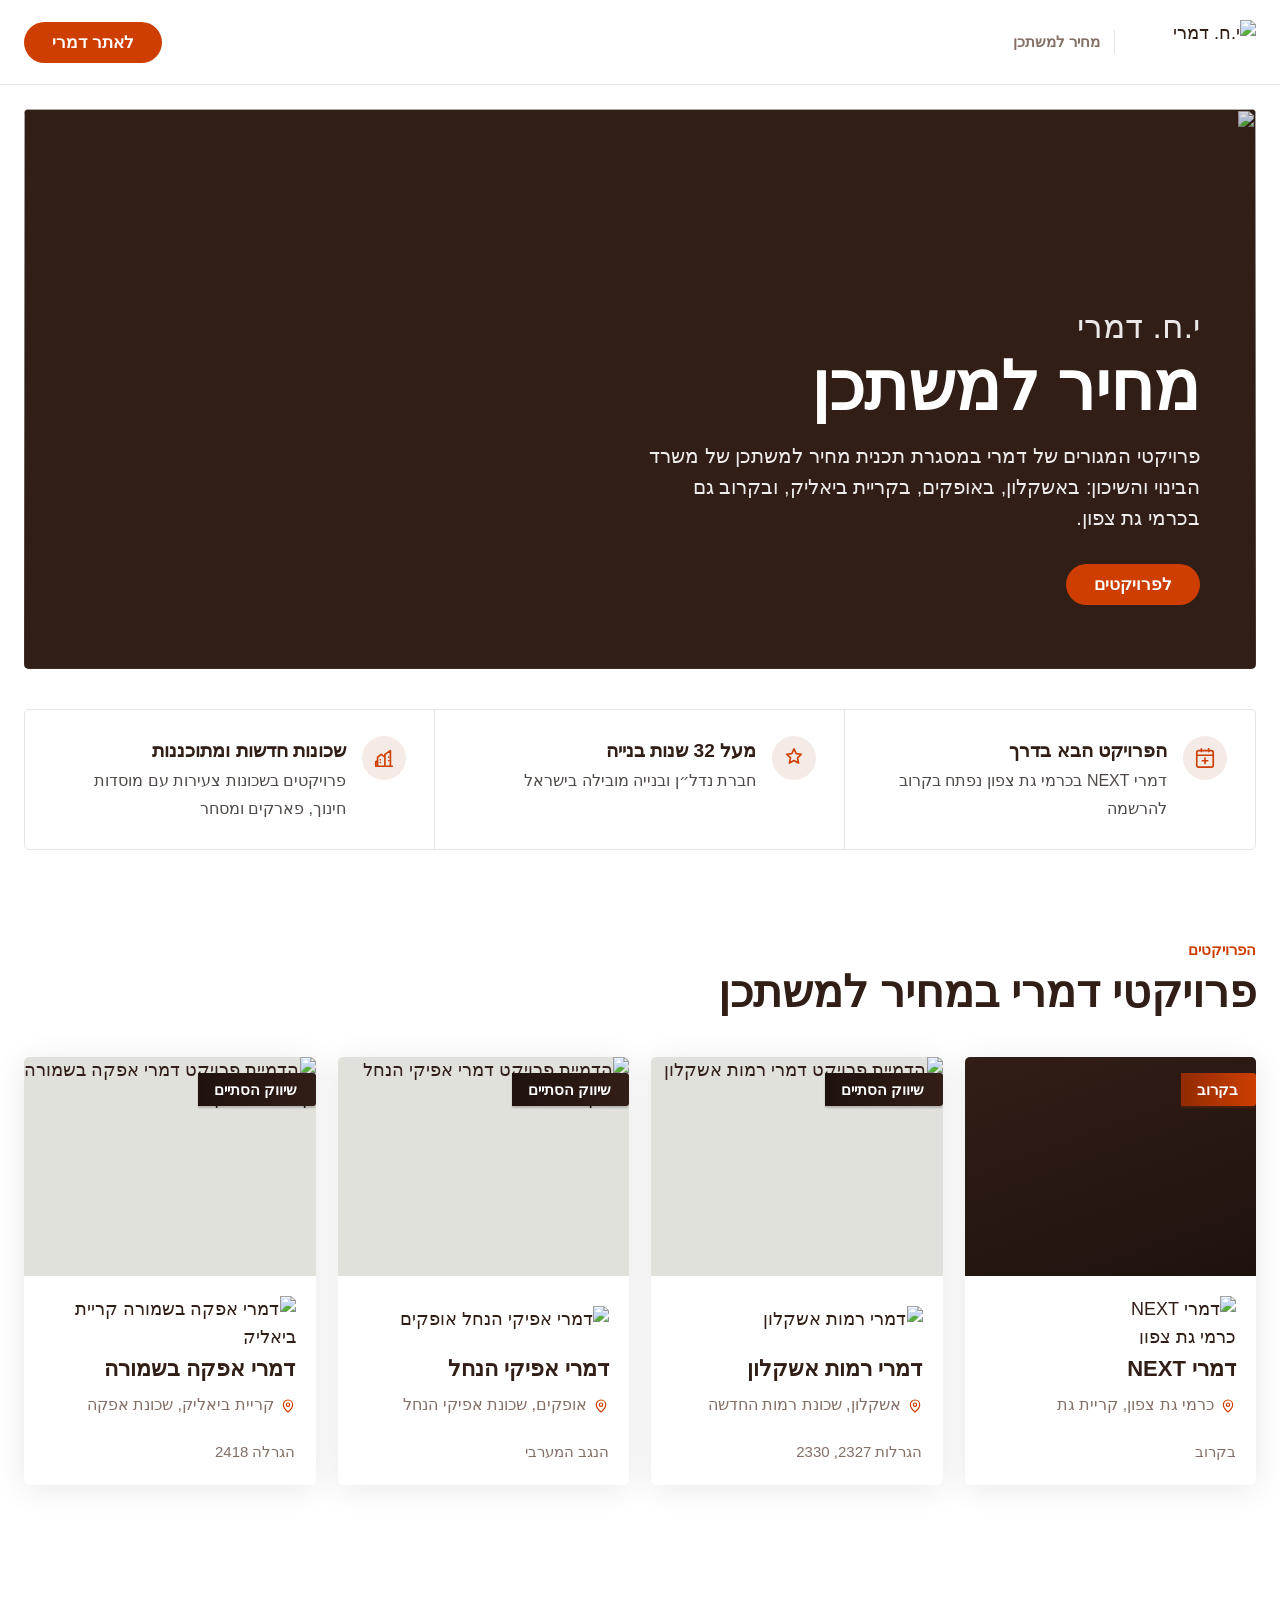
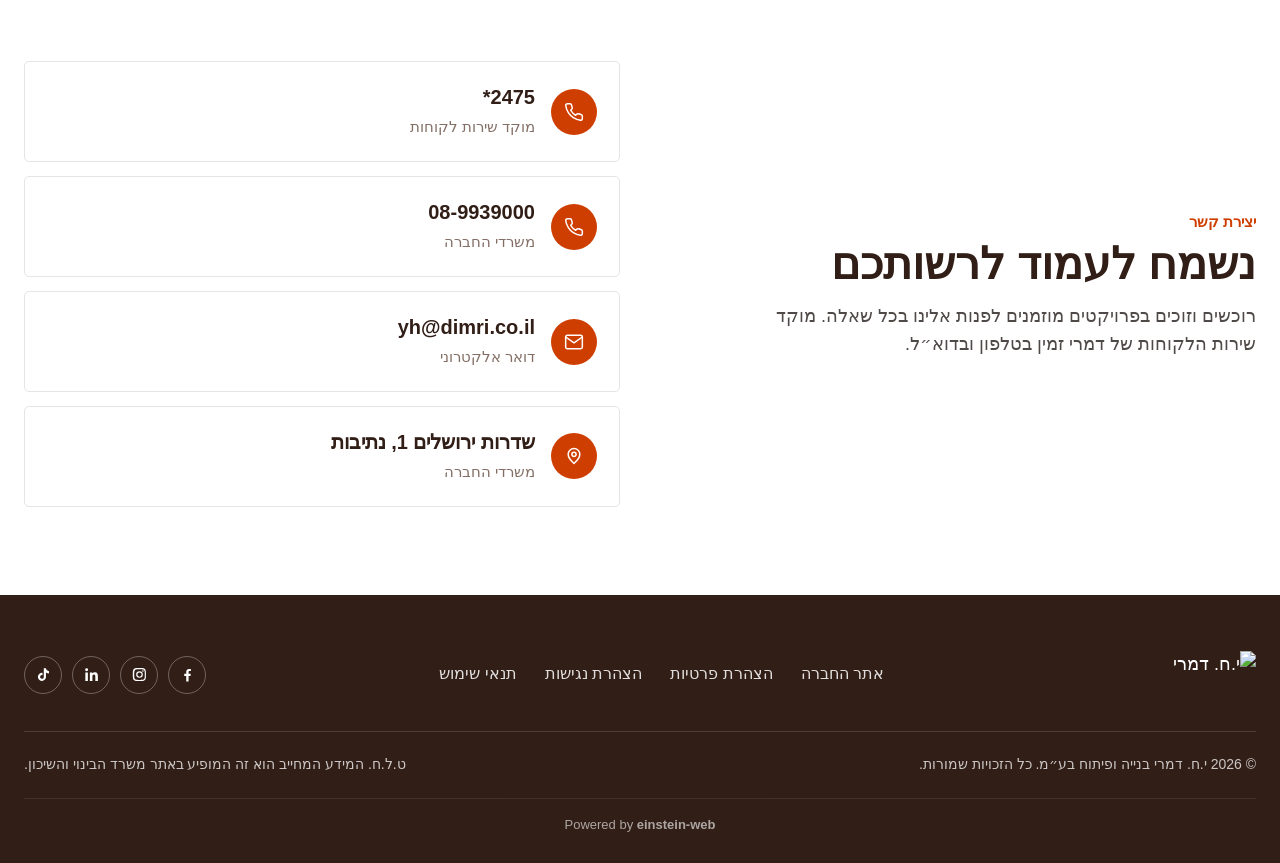
==== commit 909fe5ed: "Dimri NEXT card: use the new project logo Co-Authored-By: Claude Fable 5.1 <noreply@anthropic.com>" ====
--- a/wwwroot/index.html
+++ b/wwwroot/index.html
@@ -5,7 +5,12 @@
   <meta name="viewport" content="width=device-width, initial-scale=1.0">
   <title>דמרי מחיר למשתכן | י.ח. דמרי</title>
   <meta name="description" content="פרויקטי י.ח. דמרי במסגרת תכנית מחיר למשתכן: דמרי רמות אשקלון, דמרי אפיקי הנחל אופקים ודמרי אפקה בשמורה קריית ביאליק.">
-  <link rel="icon" type="image/svg+xml" href="/assets/img/dimri-logo-dark.svg">
+  <link rel="icon" href="/favicon.ico" sizes="48x48">
+  <link rel="icon" type="image/svg+xml" href="/favicon.svg">
+  <link rel="icon" type="image/png" sizes="32x32" href="/assets/favicon/favicon-32.png">
+  <link rel="icon" type="image/png" sizes="192x192" href="/assets/favicon/favicon-192.png">
+  <link rel="icon" type="image/png" sizes="512x512" href="/assets/favicon/favicon-512.png">
+  <link rel="apple-touch-icon" sizes="180x180" href="/assets/favicon/apple-touch-icon.png">
   <link rel="preload" href="/assets/fonts/ploni-regular.woff" as="font" type="font/woff" crossorigin>
   <link rel="preload" href="/assets/fonts/ploni-bold.woff" as="font" type="font/woff" crossorigin>
   <style>
@@ -259,7 +264,7 @@
               <span class="status">בקרוב</span>
             </div>
             <div class="card-body">
-              <div class="card-logo"><img src="/assets/img/dimri-logo-dark.svg" alt="דמרי NEXT" loading="lazy"></div>
+              <div class="card-logo"><img src="/assets/img/next-logo.webp" alt="דמרי NEXT כרמי גת צפון" loading="lazy" width="160" height="66"></div>
               <h3>דמרי NEXT</h3>
               <span class="city"><svg viewBox="0 0 24 24"><path d="M12 21s-7-6.1-7-11a7 7 0 0 1 14 0c0 4.9-7 11-7 11z"/><circle cx="12" cy="10" r="2.5"/></svg> כרמי גת צפון, קריית גת</span>
               <div class="card-foot"><span>בקרוב</span></div>
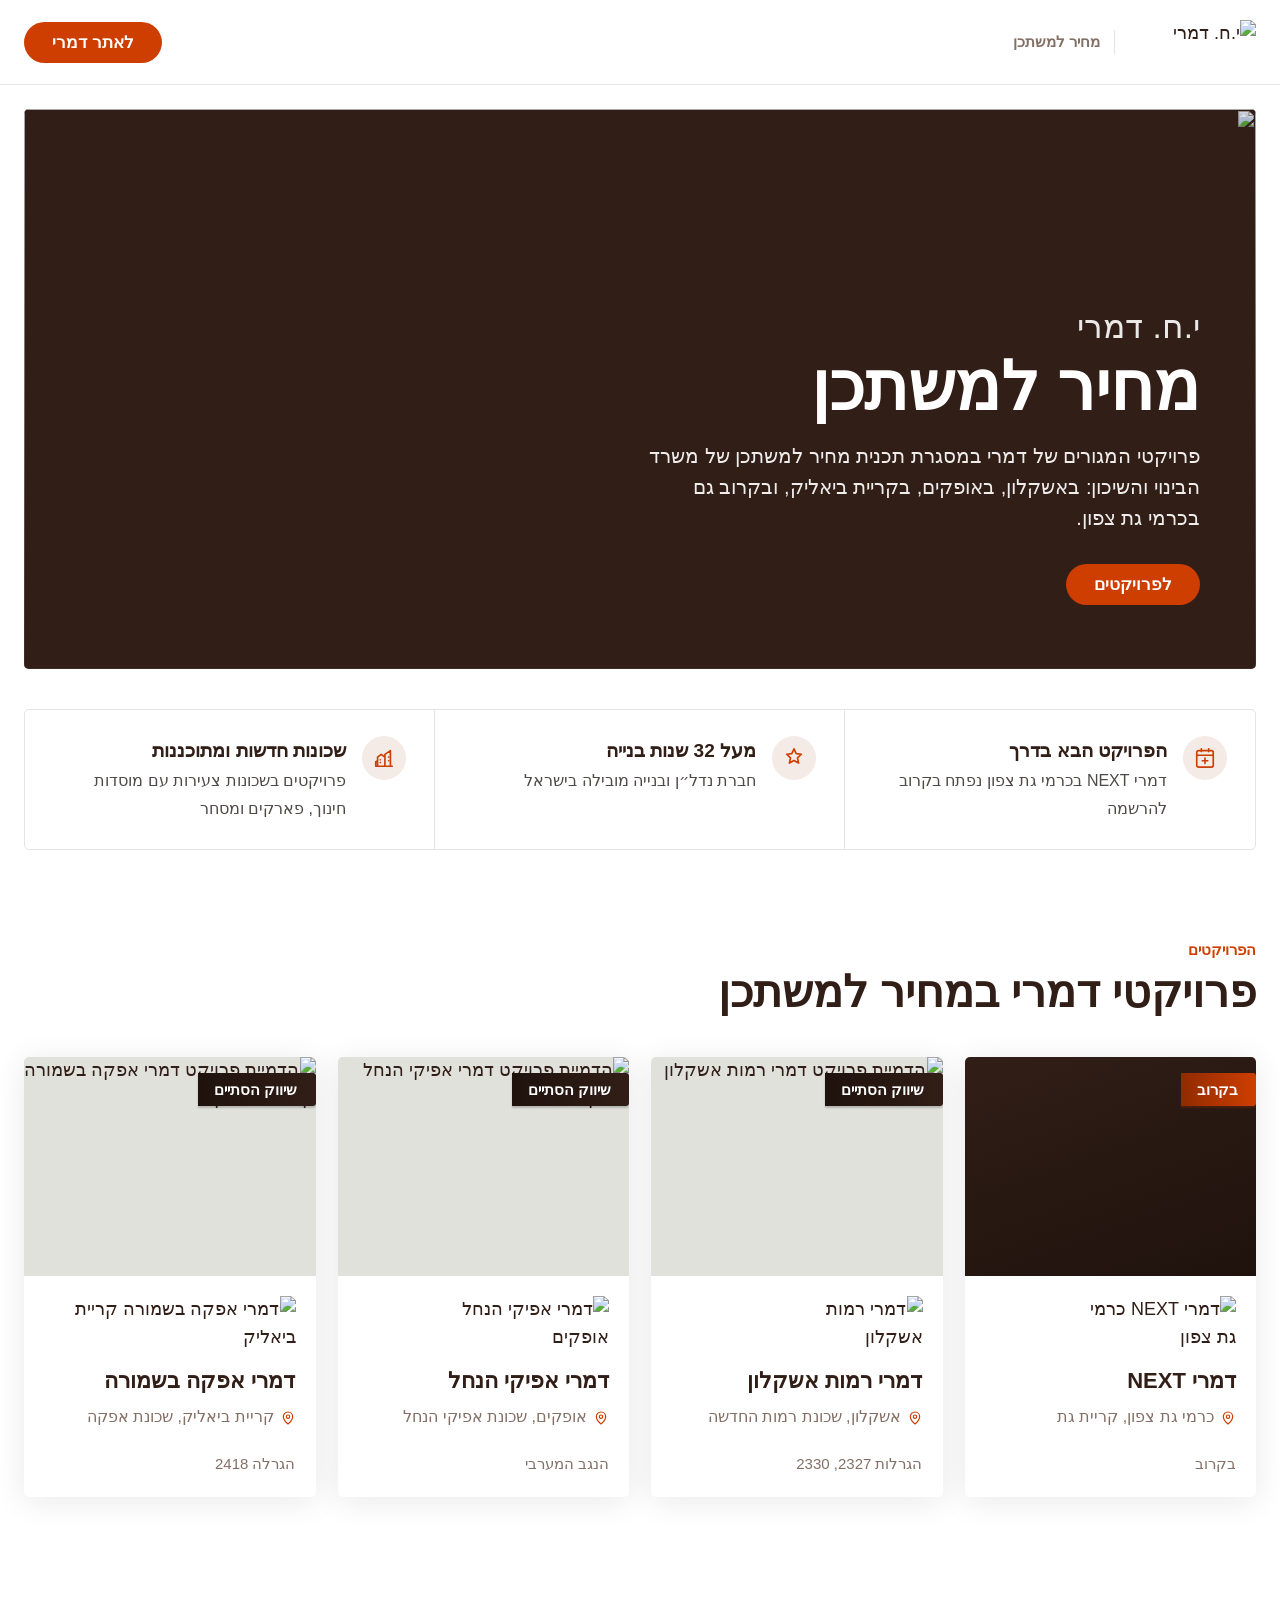
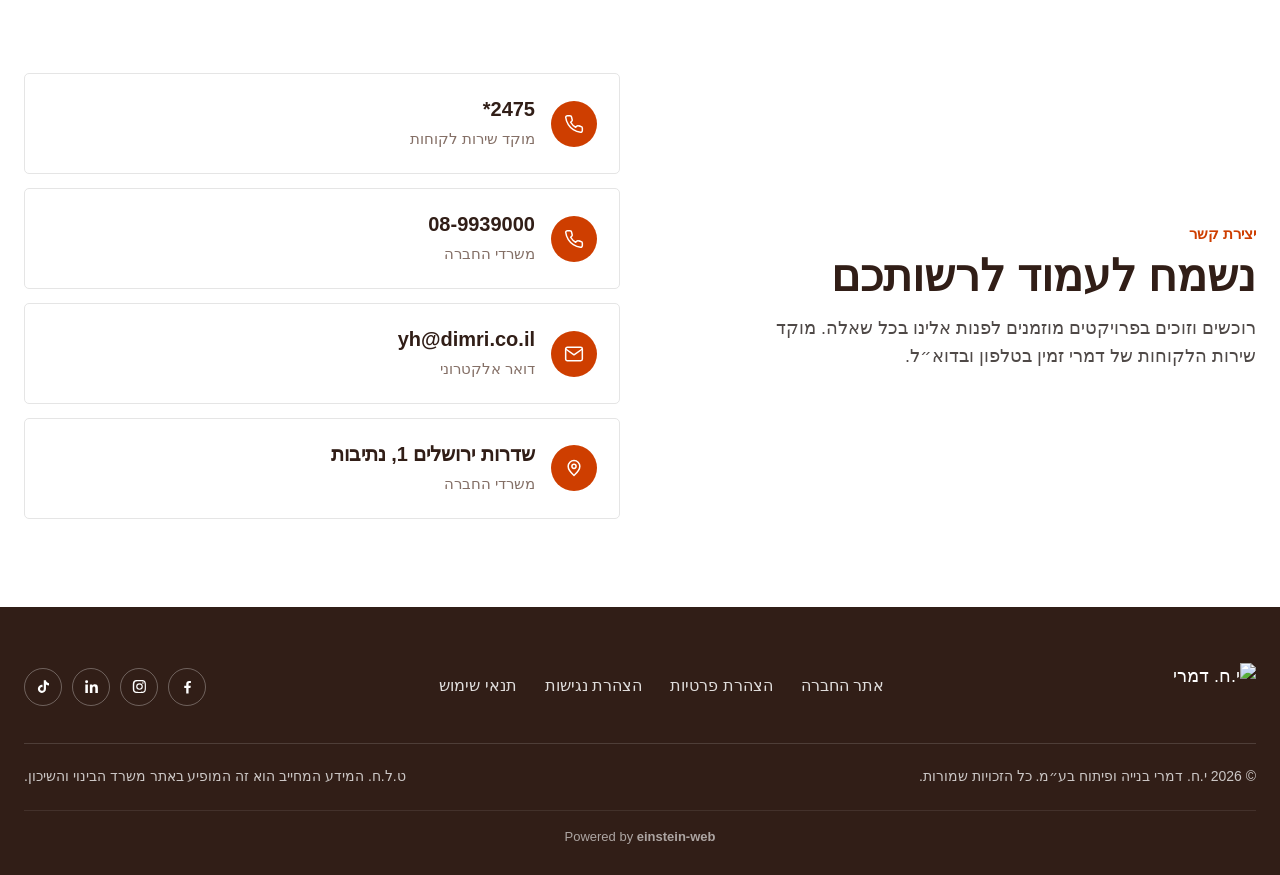
==== commit 1f8a12cd: "Project cards: new NEXT logo, all logos normalized to one height Crop every card logo to its content" ====
--- a/wwwroot/index.html
+++ b/wwwroot/index.html
@@ -135,8 +135,8 @@
     .card:hover .card-media.soon img { transform: none; }
     .status.done { background: linear-gradient(270deg, var(--brown), #1f120d); box-shadow: 0 2px 2px rgba(0, 0, 0, 0.2); }
     .card-body { padding: 20px 20px 22px; display: flex; flex-direction: column; gap: 12px; flex: 1; }
-    .card-logo { height: 48px; display: flex; align-items: center; }
-    .card-logo img { max-height: 48px; width: auto; }
+    .card-logo { height: 60px; display: flex; align-items: center; }
+    .card-logo img { height: 60px; width: auto; }
     .card h3 { font-size: 22px; font-weight: 700; line-height: 1.15; }
     .card .city { display: inline-flex; align-items: center; gap: 6px; font-size: 16px; color: var(--brown-muted); font-weight: 400; }
     .card .city svg { width: 16px; height: 16px; fill: none; stroke: var(--orange); stroke-width: 1.8; stroke-linecap: round; stroke-linejoin: round; }
@@ -264,7 +264,7 @@
               <span class="status">בקרוב</span>
             </div>
             <div class="card-body">
-              <div class="card-logo"><img src="/assets/img/next-logo.webp" alt="דמרי NEXT כרמי גת צפון" loading="lazy" width="160" height="66"></div>
+              <div class="card-logo"><img src="/assets/img/next-logo.webp" alt="דמרי NEXT כרמי גת צפון" width="149" height="60" loading="lazy"></div>
               <h3>דמרי NEXT</h3>
               <span class="city"><svg viewBox="0 0 24 24"><path d="M12 21s-7-6.1-7-11a7 7 0 0 1 14 0c0 4.9-7 11-7 11z"/><circle cx="12" cy="10" r="2.5"/></svg> כרמי גת צפון, קריית גת</span>
               <div class="card-foot"><span>בקרוב</span></div>
@@ -277,7 +277,7 @@
               <span class="status done">שיווק הסתיים</span>
             </div>
             <div class="card-body">
-              <div class="card-logo"><img src="/assets/img/even-ezra-logo.webp" alt="דמרי רמות אשקלון" loading="lazy"></div>
+              <div class="card-logo"><img src="/assets/img/even-ezra-logo.webp" alt="דמרי רמות אשקלון" width="145" height="60" loading="lazy"></div>
               <h3>דמרי רמות אשקלון</h3>
               <span class="city"><svg viewBox="0 0 24 24"><path d="M12 21s-7-6.1-7-11a7 7 0 0 1 14 0c0 4.9-7 11-7 11z"/><circle cx="12" cy="10" r="2.5"/></svg> אשקלון, שכונת רמות החדשה</span>
               <div class="card-foot"><span>הגרלות 2327, 2330</span></div>
@@ -290,7 +290,7 @@
               <span class="status done">שיווק הסתיים</span>
             </div>
             <div class="card-body">
-              <div class="card-logo"><img src="/assets/img/ofakim-logo.webp" alt="דמרי אפיקי הנחל אופקים" loading="lazy"></div>
+              <div class="card-logo"><img src="/assets/img/ofakim-logo.webp" alt="דמרי אפיקי הנחל אופקים" width="196" height="60" loading="lazy"></div>
               <h3>דמרי אפיקי הנחל</h3>
               <span class="city"><svg viewBox="0 0 24 24"><path d="M12 21s-7-6.1-7-11a7 7 0 0 1 14 0c0 4.9-7 11-7 11z"/><circle cx="12" cy="10" r="2.5"/></svg> אופקים, שכונת אפיקי הנחל</span>
               <div class="card-foot"><span>הנגב המערבי</span></div>
@@ -303,7 +303,7 @@
               <span class="status done">שיווק הסתיים</span>
             </div>
             <div class="card-body">
-              <div class="card-logo"><img src="/assets/img/afeka-logo.webp" alt="דמרי אפקה בשמורה קריית ביאליק" loading="lazy"></div>
+              <div class="card-logo"><img src="/assets/img/afeka-logo.webp" alt="דמרי אפקה בשמורה קריית ביאליק" width="270" height="60" loading="lazy"></div>
               <h3>דמרי אפקה בשמורה</h3>
               <span class="city"><svg viewBox="0 0 24 24"><path d="M12 21s-7-6.1-7-11a7 7 0 0 1 14 0c0 4.9-7 11-7 11z"/><circle cx="12" cy="10" r="2.5"/></svg> קריית ביאליק, שכונת אפקה</span>
               <div class="card-foot"><span>הגרלה 2418</span></div>
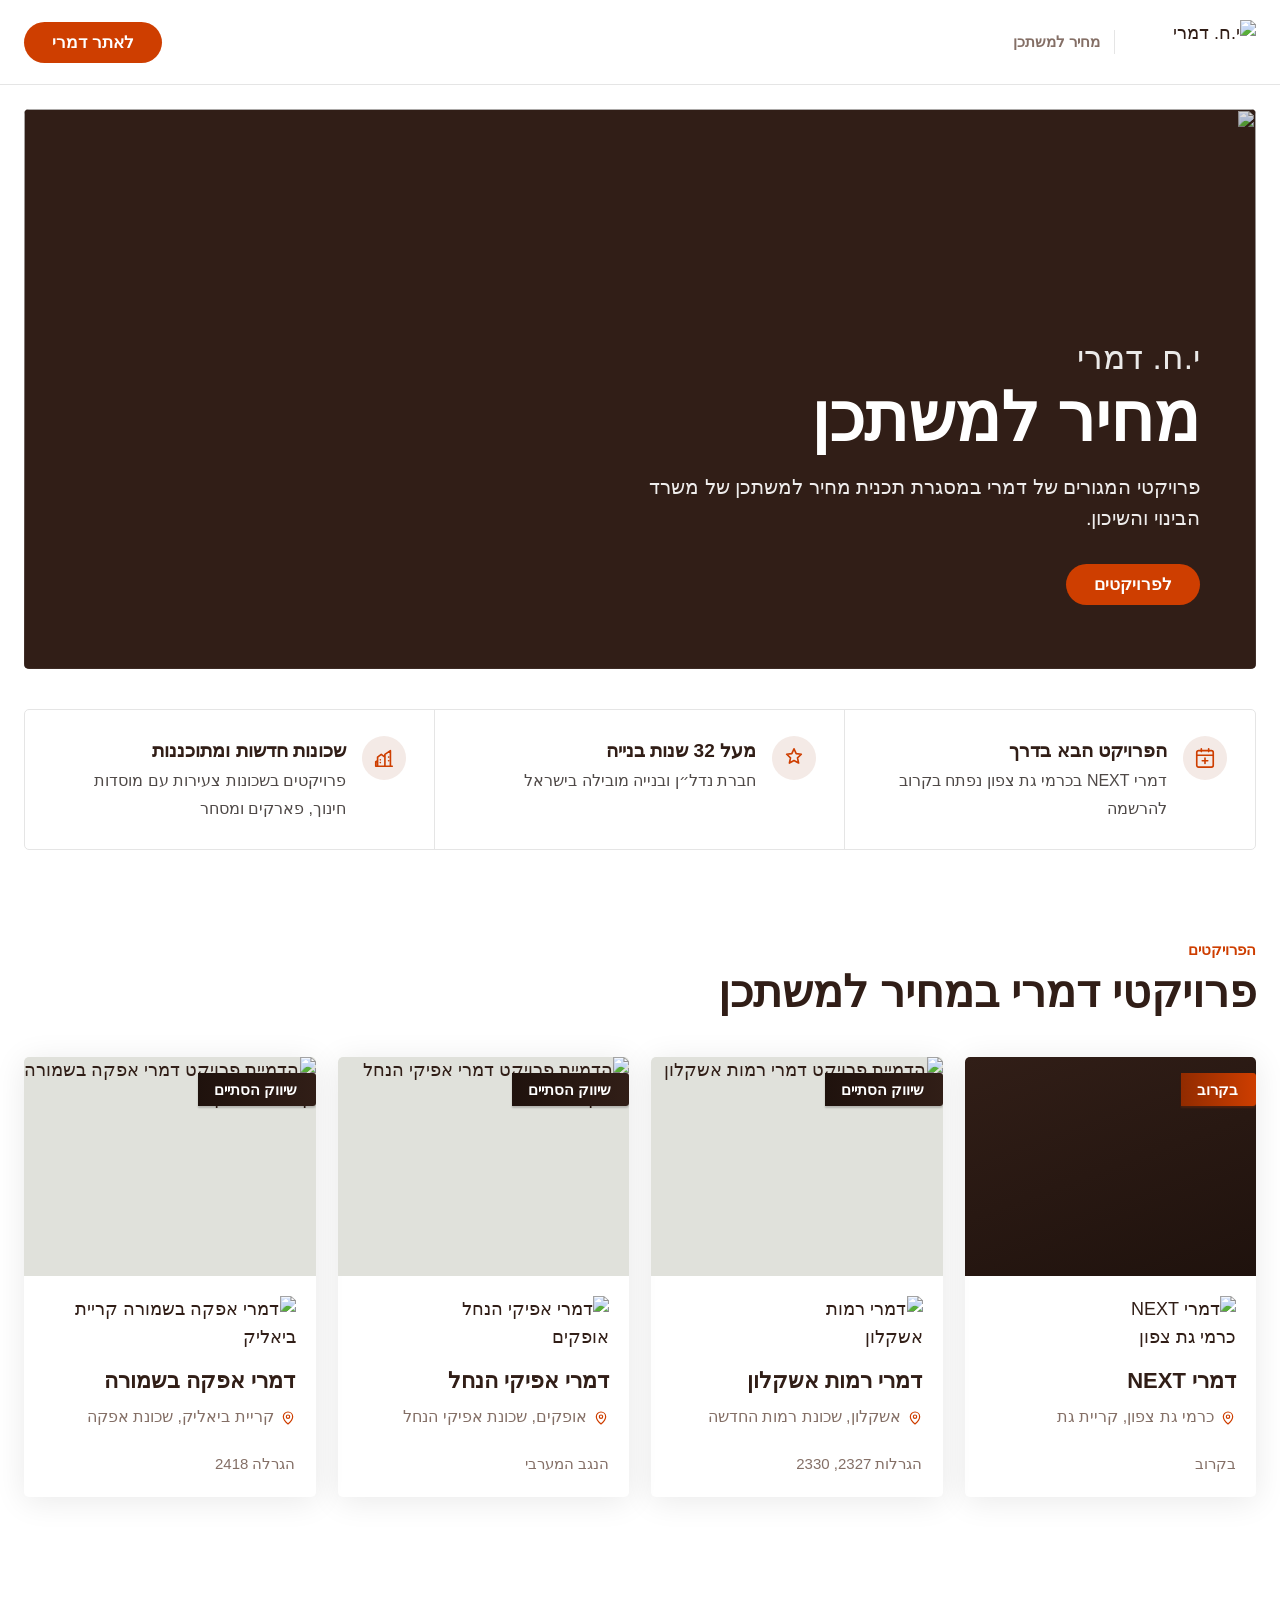
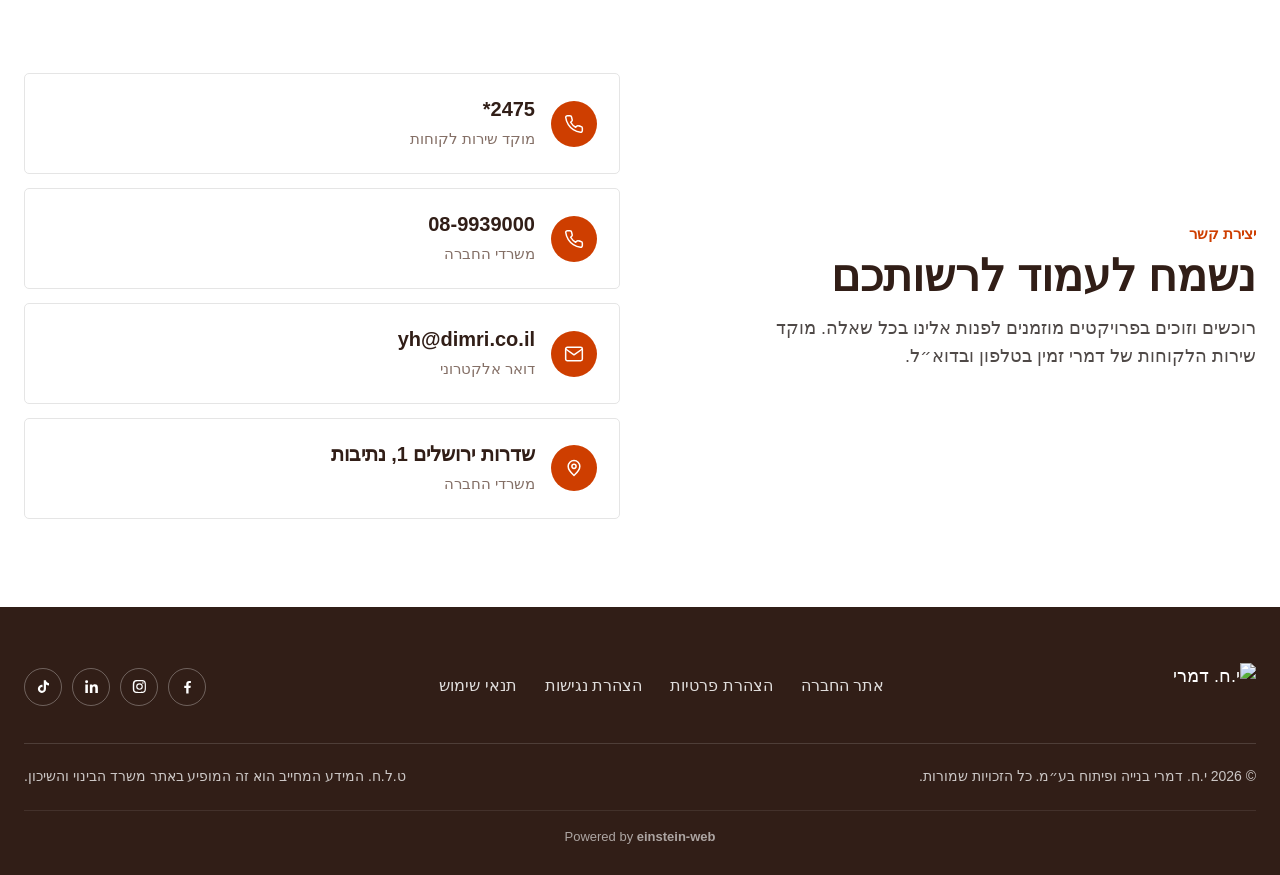
==== commit ee3eafec: "Homepage: shorten hero sentence, use the new NEXT logo on the project card Co-Authored-By: Claude Fa" ====
--- a/wwwroot/index.html
+++ b/wwwroot/index.html
@@ -220,7 +220,7 @@
           <img class="bg" src="/assets/img/hero.webp" alt="" fetchpriority="high">
           <div class="hero-content">
             <h1><small>י.ח. דמרי</small>מחיר למשתכן</h1>
-            <p>פרויקטי המגורים של דמרי במסגרת תכנית מחיר למשתכן של משרד הבינוי והשיכון: באשקלון, באופקים, בקריית ביאליק, ובקרוב גם בכרמי גת צפון.</p>
+            <p>פרויקטי המגורים של דמרי במסגרת תכנית מחיר למשתכן של משרד הבינוי והשיכון.</p>
             <div class="hero-actions">
               <a class="btn btn-orange" href="#projects">לפרויקטים</a>
             </div>
@@ -264,7 +264,7 @@
               <span class="status">בקרוב</span>
             </div>
             <div class="card-body">
-              <div class="card-logo"><img src="/assets/img/next-logo.webp" alt="דמרי NEXT כרמי גת צפון" width="149" height="60" loading="lazy"></div>
+              <div class="card-logo"><img src="/assets/img/cgn/next-logo-320.webp" srcset="/assets/img/cgn/next-logo-320.webp 320w, /assets/img/cgn/next-logo-640.webp 640w" sizes="106px" alt="דמרי NEXT כרמי גת צפון" width="106" height="60" loading="lazy"></div>
               <h3>דמרי NEXT</h3>
               <span class="city"><svg viewBox="0 0 24 24"><path d="M12 21s-7-6.1-7-11a7 7 0 0 1 14 0c0 4.9-7 11-7 11z"/><circle cx="12" cy="10" r="2.5"/></svg> כרמי גת צפון, קריית גת</span>
               <div class="card-foot"><span>בקרוב</span></div>
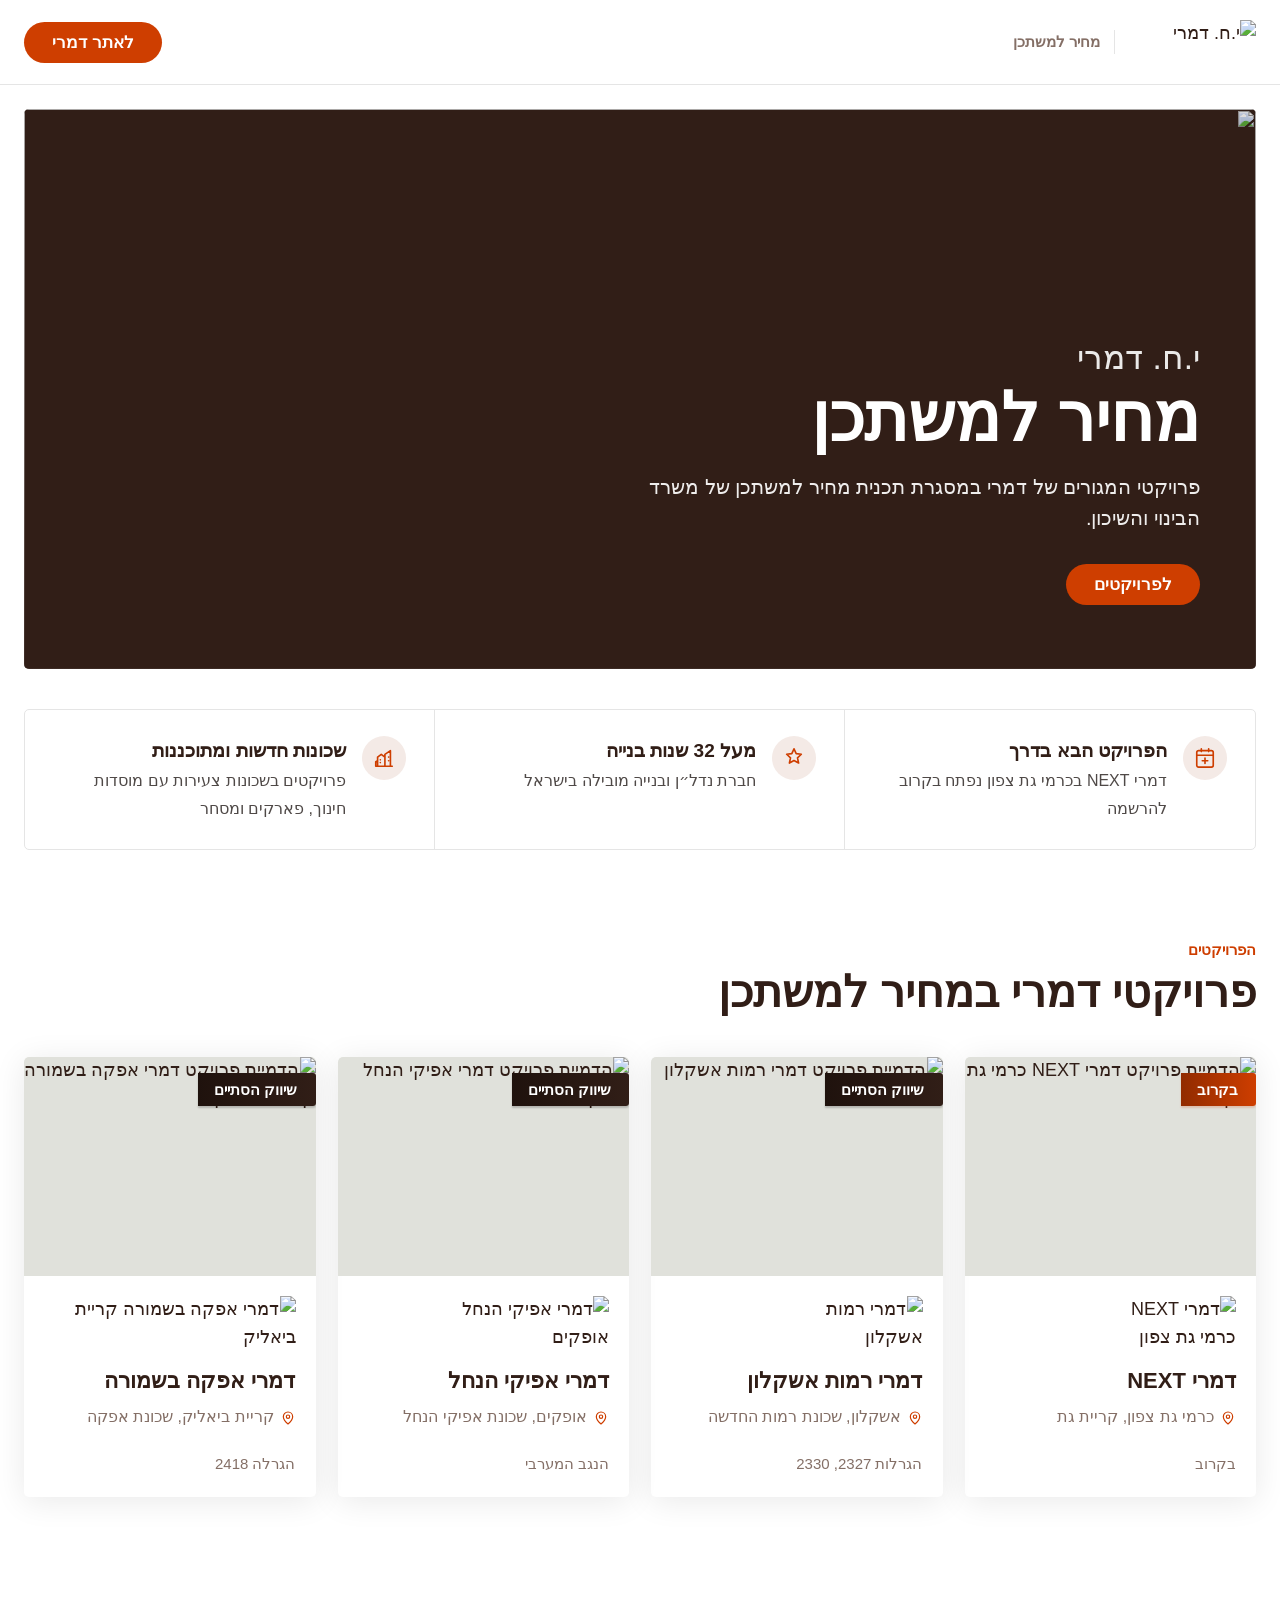
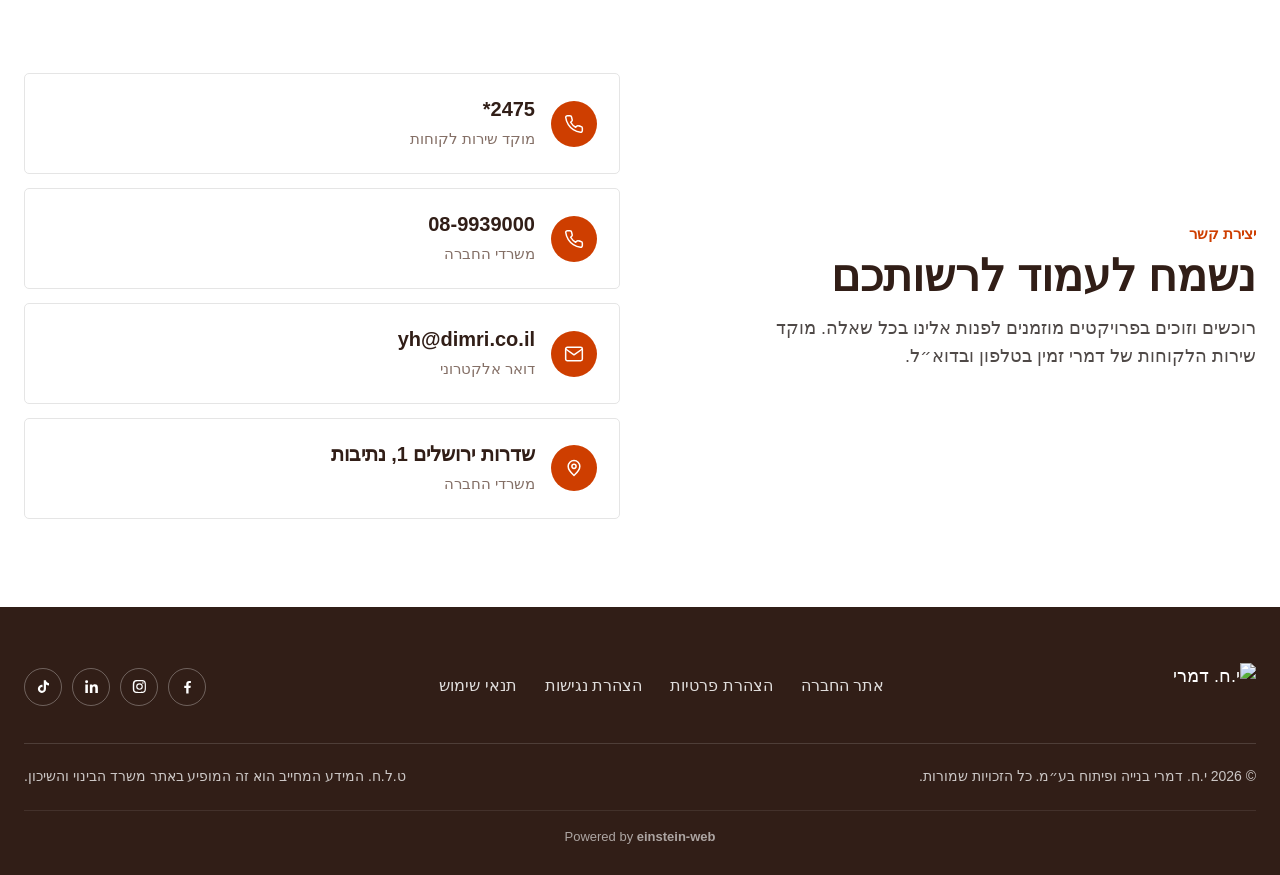
==== commit 409fe03c: "Homepage: NEXT card shows the project render instead of the Dimri logo Co-Authored-By: Claude Fable " ====
--- a/wwwroot/index.html
+++ b/wwwroot/index.html
@@ -259,8 +259,8 @@
 
         <div class="projects">
           <article class="card">
-            <div class="card-media soon">
-              <img src="/assets/img/dimri-logo-white.svg" alt="" loading="lazy">
+            <div class="card-media">
+              <img src="/assets/img/cgn/towers-day-480.webp" srcset="/assets/img/cgn/towers-day-480.webp 480w, /assets/img/cgn/towers-day-960.webp 960w" sizes="(max-width: 767px) 100vw, 300px" width="480" height="270" alt="הדמיית פרויקט דמרי NEXT כרמי גת צפון" loading="lazy">
               <span class="status">בקרוב</span>
             </div>
             <div class="card-body">
